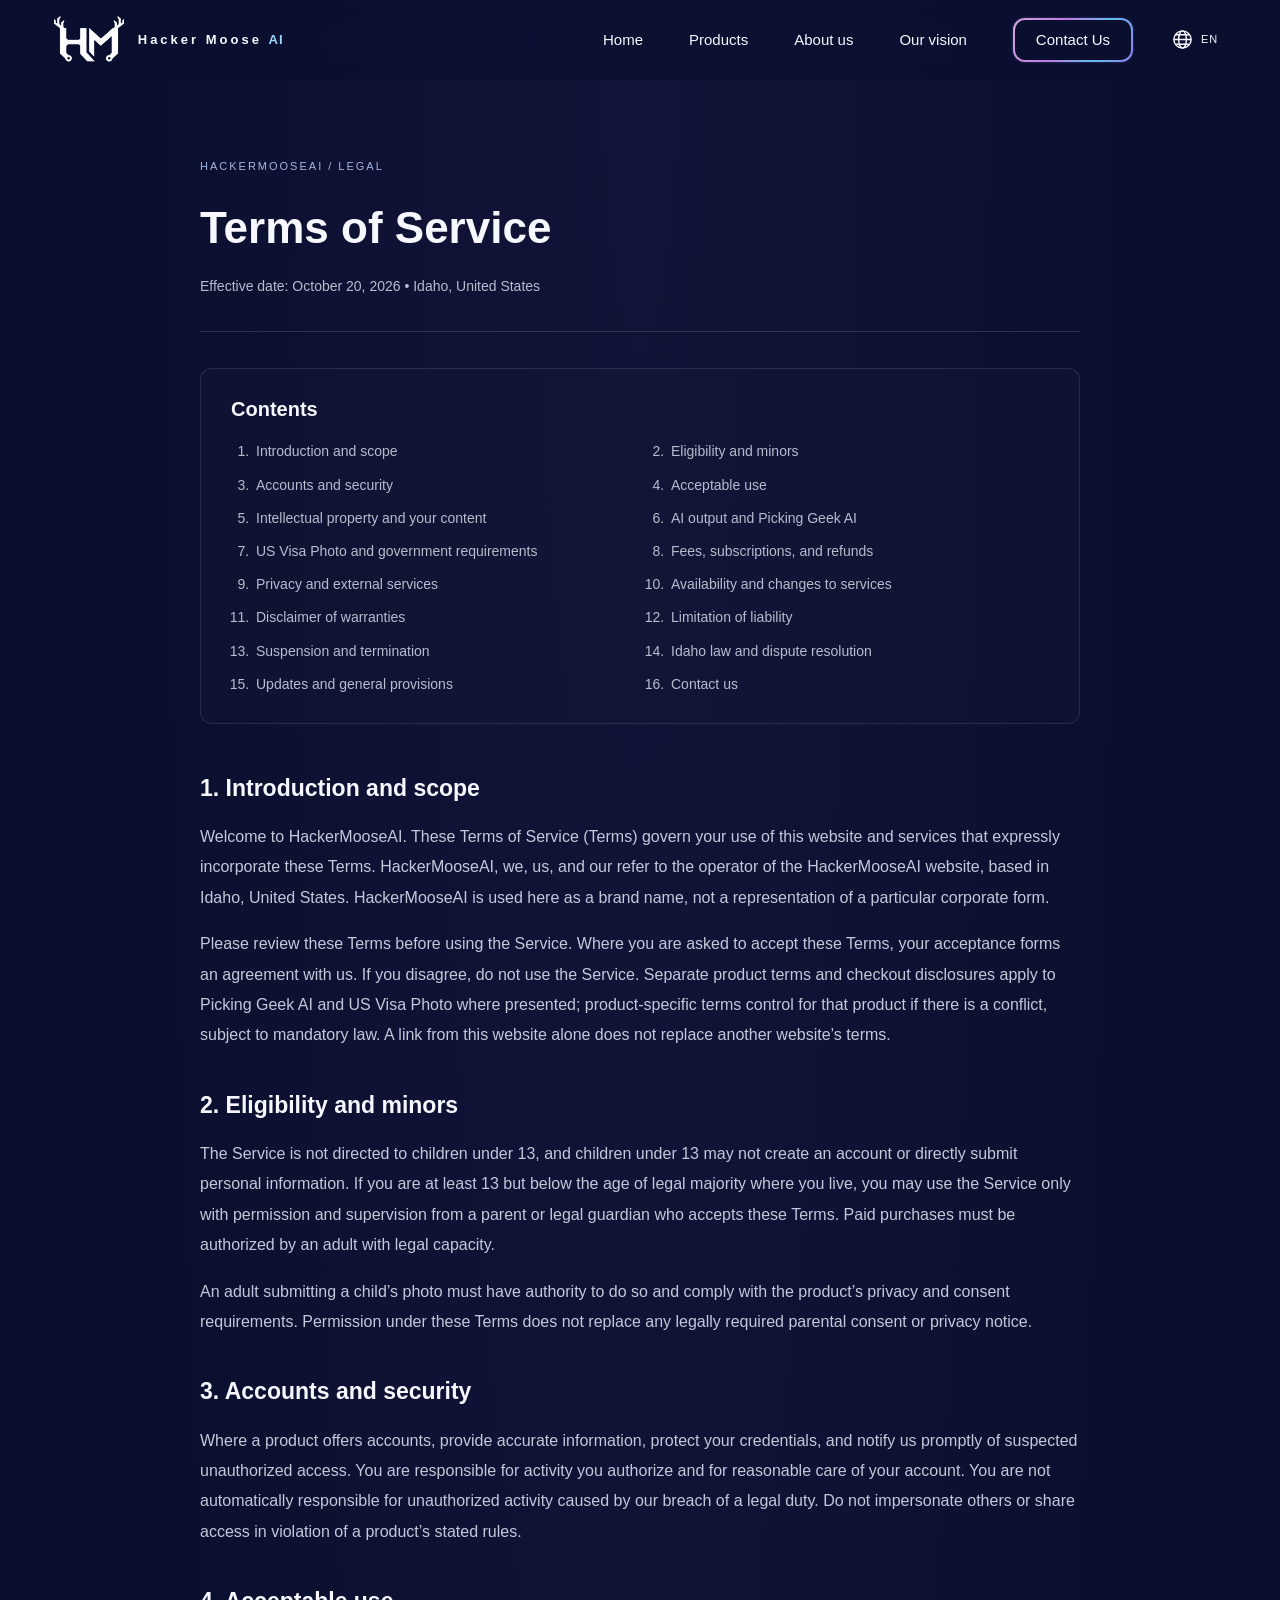
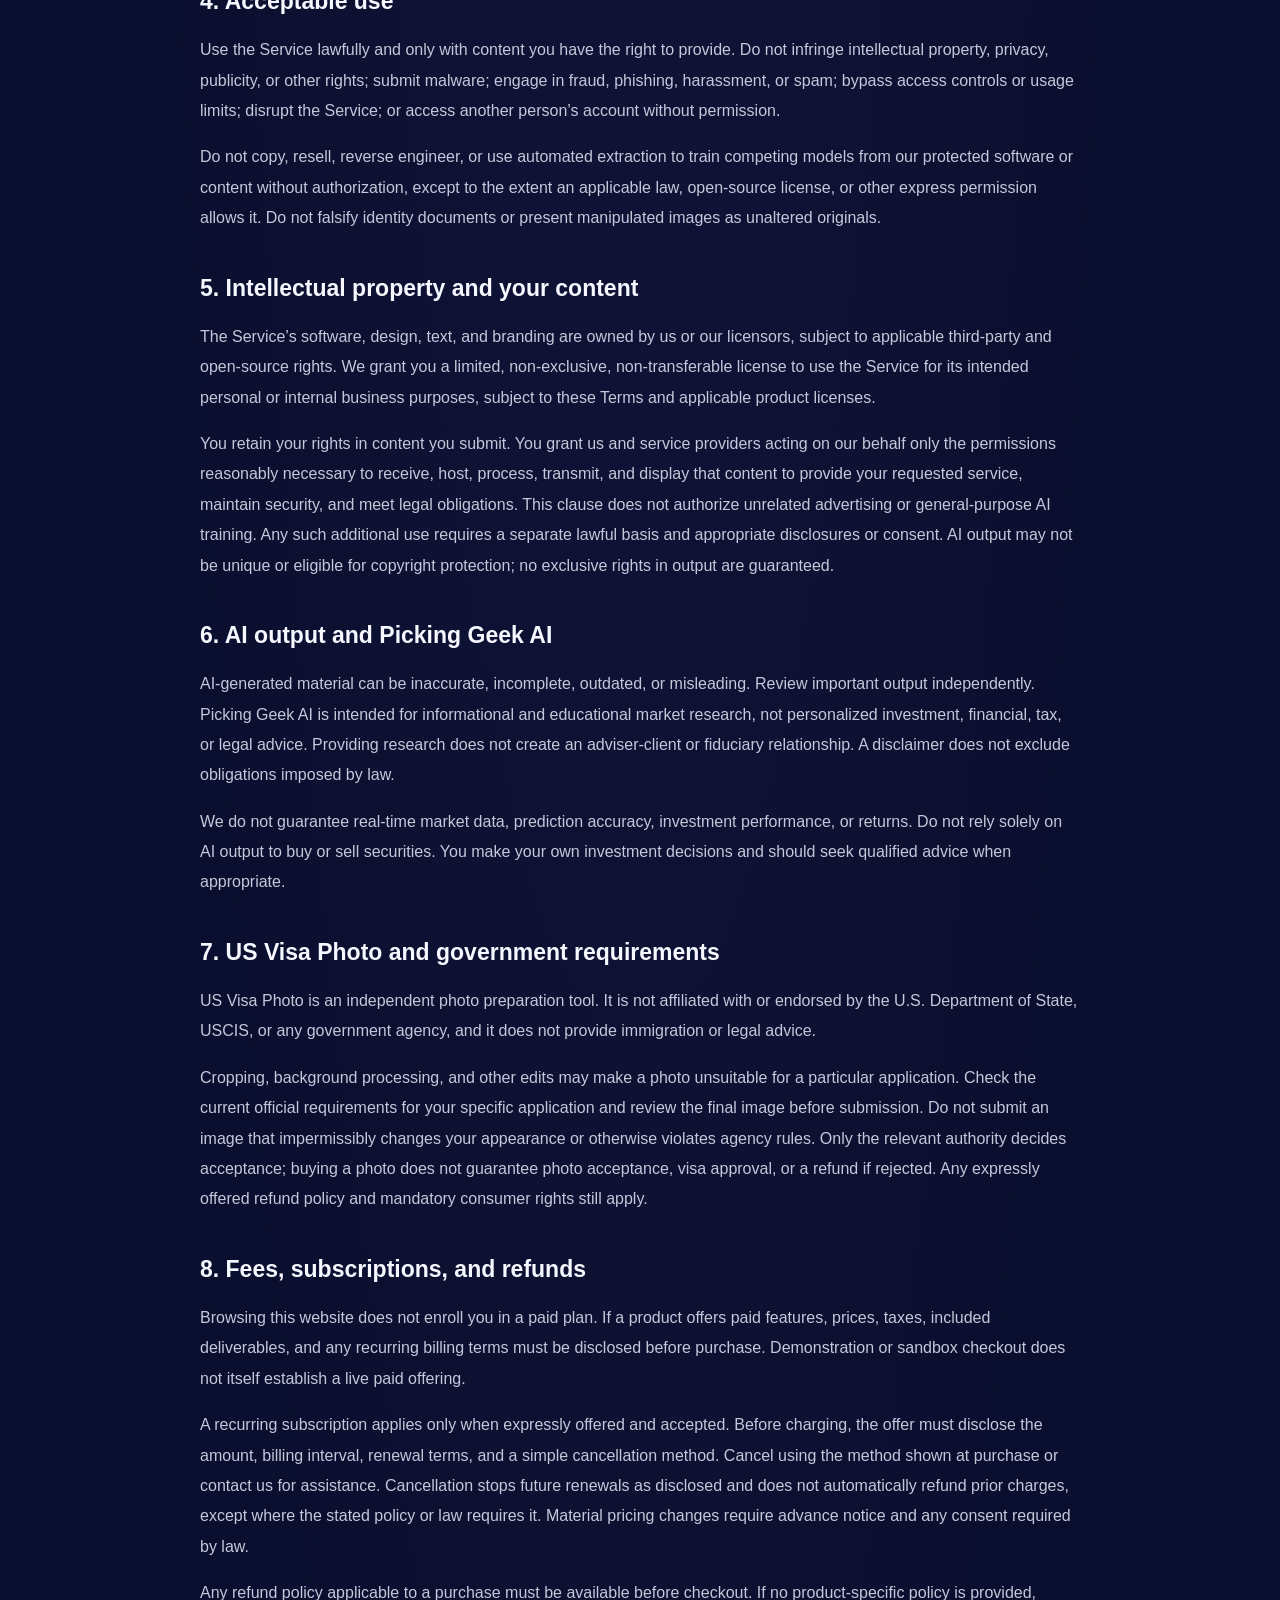
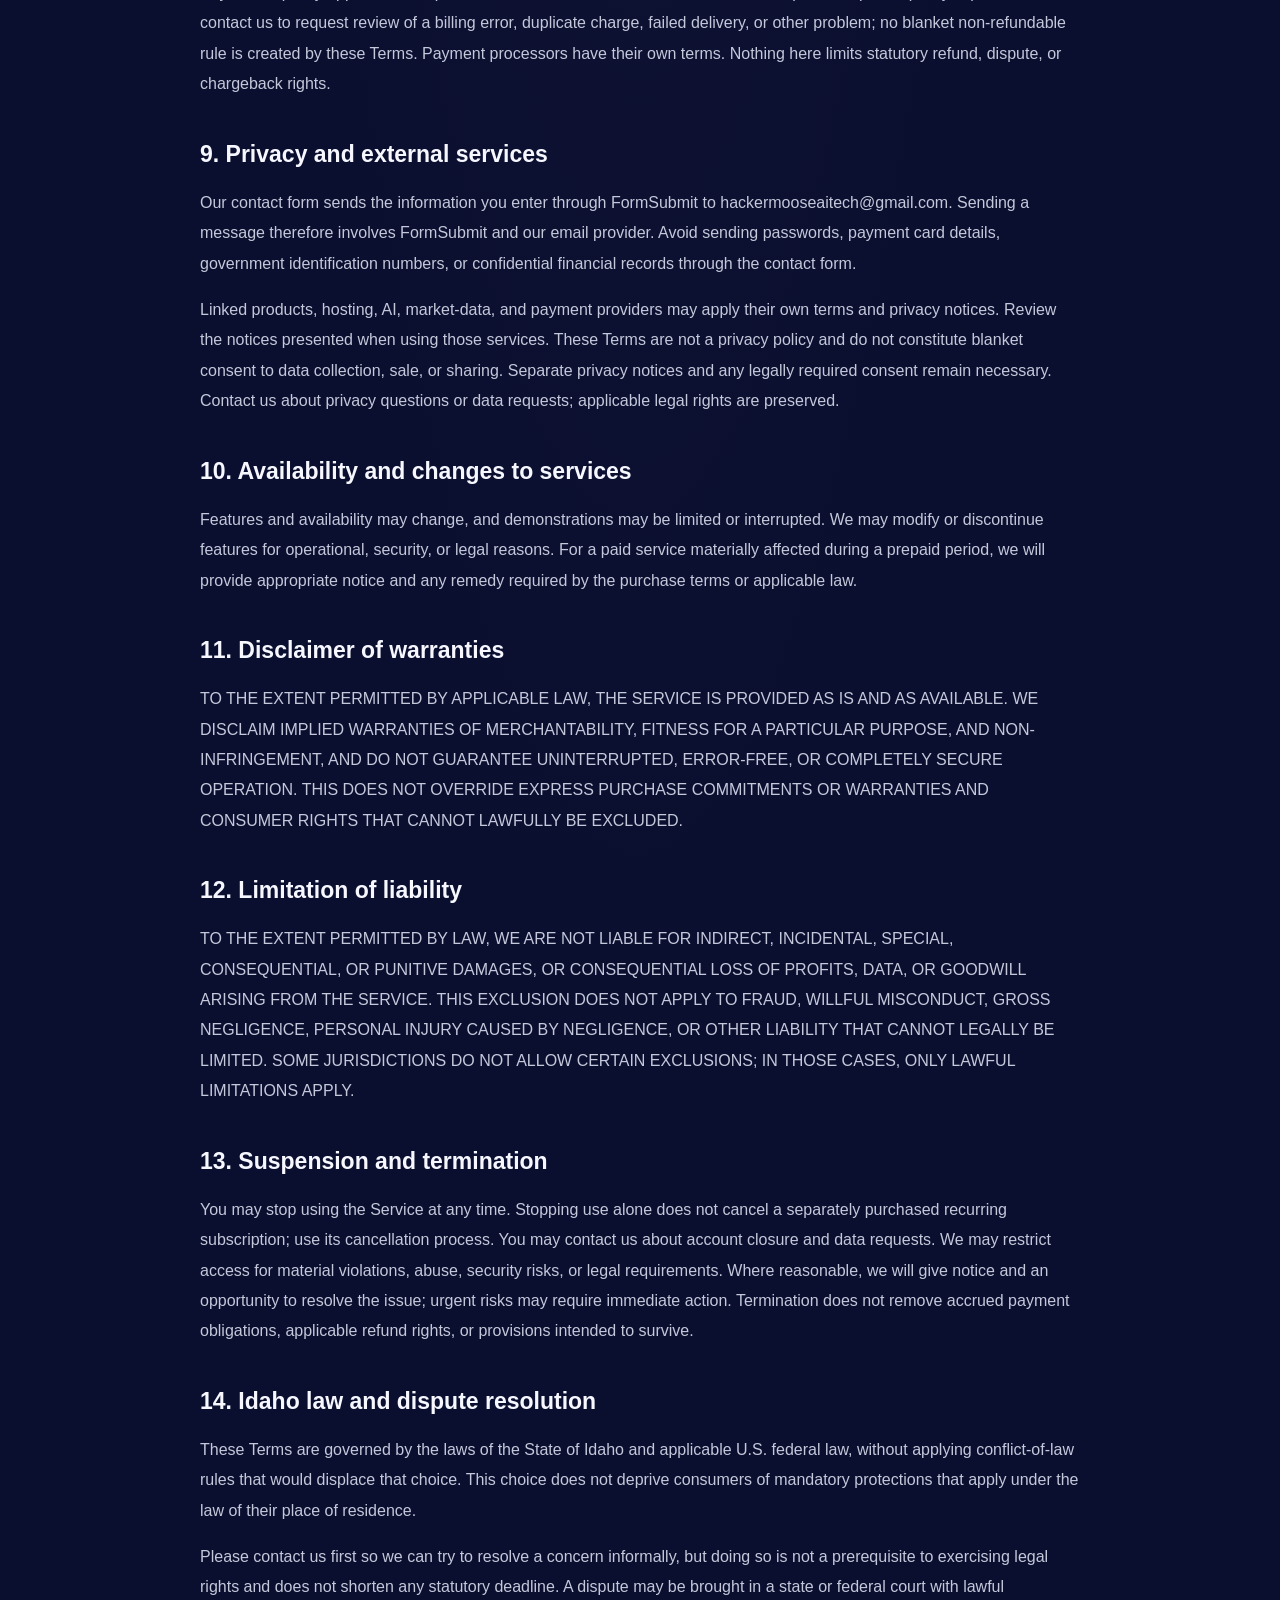
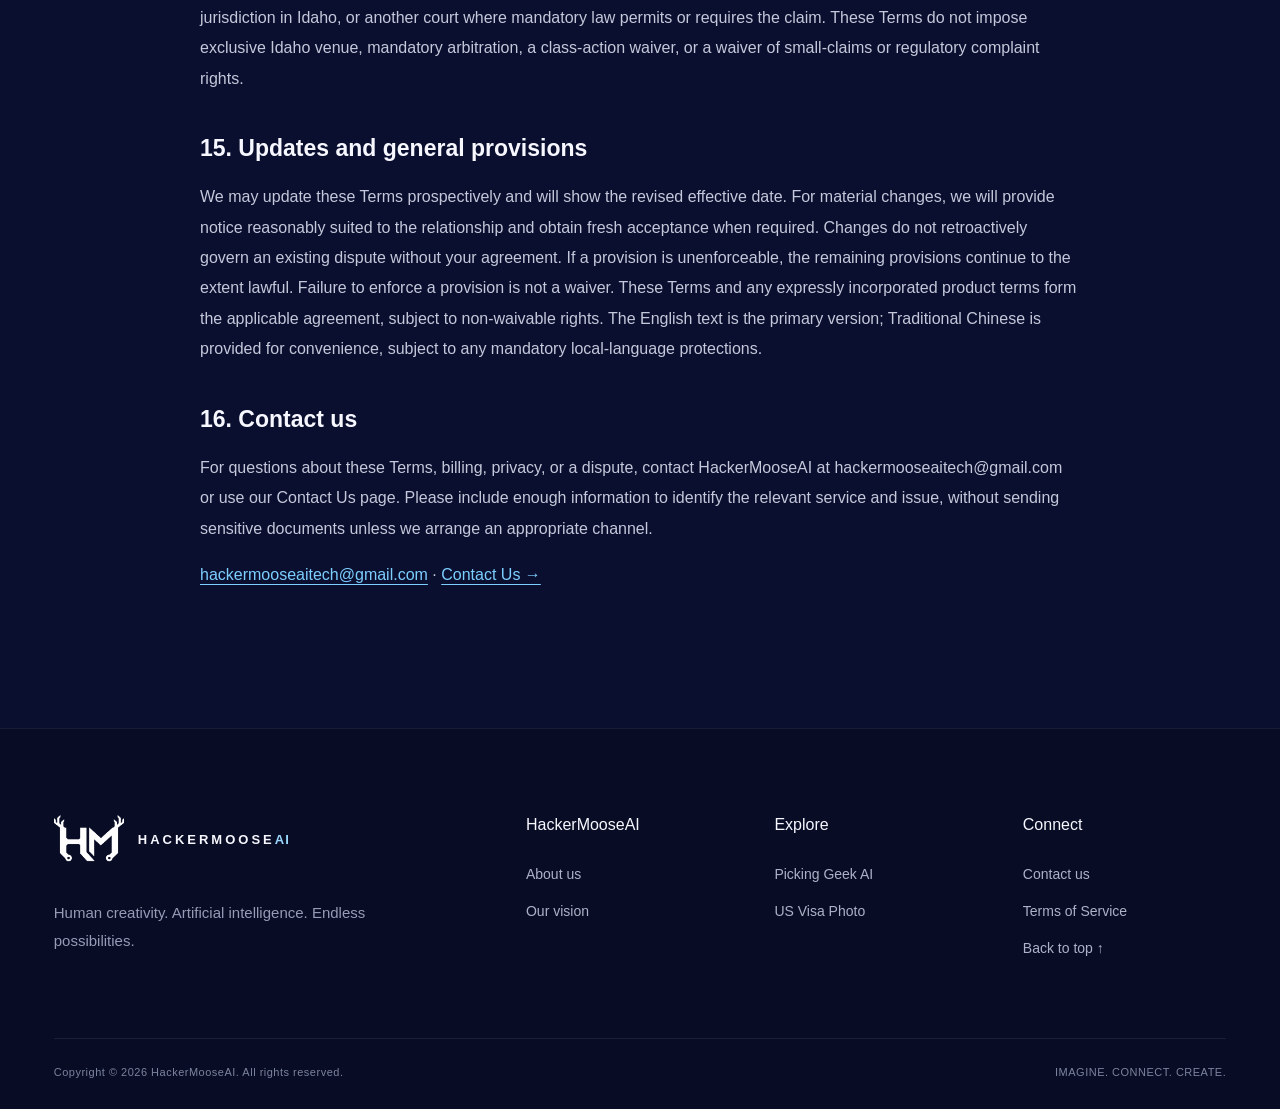
==== terms.html @ e75b3a54 "Add HackerMooseAI website with projects, contact form, and Idaho terms" ====
<!DOCTYPE html>
<html lang="en">
<head>
  <meta charset="UTF-8">
  <meta name="viewport" content="width=device-width, initial-scale=1">
  <meta name="theme-color" content="#0b0f2f">
  <meta name="description" content="HackerMooseAI Terms of Service: Idaho law, AI tools, payments, and user responsibilities.">
  <title>Terms of Service — HackerMooseAI</title>
  <link rel="icon" href="picture/HM_Logo_NoBackground_2048x2048.png">
  <link rel="stylesheet" href="styles.css?v=terms-10">
  <script src="script.js?v=terms-10" defer></script>
</head>
<body>
  <a class="skip" href="#main">Skip to content</a>
  <header class="header">
    <a class="brand" href="index.html#home" aria-label="HackerMooseAI Home"><span class="logo-crop"><img src="picture/HM_Logo_NoBackground_2048x2048.png" alt="HM"></span><span>Hacker Moose <span class="brand-ai">AI</span></span></a>
    <nav id="navigation" aria-label="Main navigation">
      <a href="index.html#home" data-en="Home" data-zh="首頁">Home</a>
      <a href="index.html#products" data-en="Products" data-zh="產品方案">Products</a>
      <a href="index.html#about" data-en="About us" data-zh="關於我們">About us</a>
      <a href="index.html#vision" data-en="Our vision" data-zh="品牌願景">Our vision</a>
      <a class="outline small" href="contact.html" data-en="Contact Us" data-zh="聯絡我們">Contact Us</a>
    </nav>
    <div class="header-actions"><button class="language" aria-label="Switch to Traditional Chinese" title="切換語言"><svg viewBox="0 0 24 24" fill="none" stroke="currentColor" stroke-width="1.5" aria-hidden="true"><circle cx="12" cy="12" r="9"/><ellipse cx="12" cy="12" rx="4" ry="9"/><path d="M3 12h18M5 7h14M5 17h14"/></svg><span id="language-label">EN</span></button><button class="menu" aria-controls="navigation" aria-expanded="false" aria-label="Open menu"><span></span><span></span><span></span></button></div>
  </header>
  <main id="main" class="legal-page">
    <article class="legal-document" aria-labelledby="terms-title">
      <header class="legal-heading"><span class="eyebrow">HACKERMOOSEAI / LEGAL</span><h1 id="terms-title" data-en="Terms of Service" data-zh="使用條款">Terms of Service</h1><p data-en="Effective date: October 20, 2026 • Idaho, United States" data-zh="生效日期：2026 年 10 月 20 日 • 美國 Idaho 州">Effective date: October 20, 2026 • Idaho, United States</p></header>
<nav class="legal-toc" aria-label="Terms contents"><h2 data-en="Contents" data-zh="條款目錄">Contents</h2><ol><li><a href="#term-1" data-en="Introduction and scope" data-zh="介紹與適用範圍">Introduction and scope</a></li><li><a href="#term-2" data-en="Eligibility and minors" data-zh="使用資格與未成年人">Eligibility and minors</a></li><li><a href="#term-3" data-en="Accounts and security" data-zh="帳號與安全">Accounts and security</a></li><li><a href="#term-4" data-en="Acceptable use" data-zh="使用規範">Acceptable use</a></li><li><a href="#term-5" data-en="Intellectual property and your content" data-zh="智慧財產權與使用者內容">Intellectual property and your content</a></li><li><a href="#term-6" data-en="AI output and Picking Geek AI" data-zh="AI 輸出與 Picking Geek AI">AI output and Picking Geek AI</a></li><li><a href="#term-7" data-en="US Visa Photo and government requirements" data-zh="US Visa Photo 與政府照片要求">US Visa Photo and government requirements</a></li><li><a href="#term-8" data-en="Fees, subscriptions, and refunds" data-zh="費用、訂閱與退款">Fees, subscriptions, and refunds</a></li><li><a href="#term-9" data-en="Privacy and external services" data-zh="隱私與外部服務">Privacy and external services</a></li><li><a href="#term-10" data-en="Availability and changes to services" data-zh="服務可用性與調整">Availability and changes to services</a></li><li><a href="#term-11" data-en="Disclaimer of warranties" data-zh="擔保聲明">Disclaimer of warranties</a></li><li><a href="#term-12" data-en="Limitation of liability" data-zh="責任限制">Limitation of liability</a></li><li><a href="#term-13" data-en="Suspension and termination" data-zh="暫停與終止">Suspension and termination</a></li><li><a href="#term-14" data-en="Idaho law and dispute resolution" data-zh="Idaho 州法律與爭議處理">Idaho law and dispute resolution</a></li><li><a href="#term-15" data-en="Updates and general provisions" data-zh="條款更新與一般約定">Updates and general provisions</a></li><li><a href="#term-16" data-en="Contact us" data-zh="聯絡我們">Contact us</a></li></ol></nav>
<section class="legal-section" id="term-1"><h2 data-en="1. Introduction and scope" data-zh="1. 介紹與適用範圍">1. Introduction and scope</h2><p data-en="Welcome to HackerMooseAI. These Terms of Service (Terms) govern your use of this website and services that expressly incorporate these Terms. HackerMooseAI, we, us, and our refer to the operator of the HackerMooseAI website, based in Idaho, United States. HackerMooseAI is used here as a brand name, not a representation of a particular corporate form." data-zh="歡迎使用 HackerMooseAI。本使用條款（本條款）適用於本網站，以及明確引用本條款的服務。「HackerMooseAI」、「我們」指位於美國 Idaho 州的 HackerMooseAI 網站營運者。本條款使用 HackerMooseAI 作為品牌名稱，不代表特定公司組織型態。">Welcome to HackerMooseAI. These Terms of Service (Terms) govern your use of this website and services that expressly incorporate these Terms. HackerMooseAI, we, us, and our refer to the operator of the HackerMooseAI website, based in Idaho, United States. HackerMooseAI is used here as a brand name, not a representation of a particular corporate form.</p><p data-en="Please review these Terms before using the Service. Where you are asked to accept these Terms, your acceptance forms an agreement with us. If you disagree, do not use the Service. Separate product terms and checkout disclosures apply to Picking Geek AI and US Visa Photo where presented; product-specific terms control for that product if there is a conflict, subject to mandatory law. A link from this website alone does not replace another website’s terms." data-zh="使用服務前請閱讀本條款。當服務要求您接受條款時，您的接受即與我們成立約定；若不同意，請勿使用服務。Picking Geek AI 與 US Visa Photo 如另提供產品條款或結帳說明，亦適用該等內容；發生衝突時，於法律允許範圍內以該產品專屬條款為準。本網站提供的連結本身不會取代其他網站的條款。">Please review these Terms before using the Service. Where you are asked to accept these Terms, your acceptance forms an agreement with us. If you disagree, do not use the Service. Separate product terms and checkout disclosures apply to Picking Geek AI and US Visa Photo where presented; product-specific terms control for that product if there is a conflict, subject to mandatory law. A link from this website alone does not replace another website’s terms.</p></section>
<section class="legal-section" id="term-2"><h2 data-en="2. Eligibility and minors" data-zh="2. 使用資格與未成年人">2. Eligibility and minors</h2><p data-en="The Service is not directed to children under 13, and children under 13 may not create an account or directly submit personal information. If you are at least 13 but below the age of legal majority where you live, you may use the Service only with permission and supervision from a parent or legal guardian who accepts these Terms. Paid purchases must be authorized by an adult with legal capacity." data-zh="本服務並非針對未滿 13 歲兒童設計；未滿 13 歲者不得建立帳號或直接提交個人資料。年滿 13 歲但未達所在地法定成年年齡者，須由接受本條款的父母或法定監護人同意並監督使用。付費購買須由具法律行為能力的成年人授權。">The Service is not directed to children under 13, and children under 13 may not create an account or directly submit personal information. If you are at least 13 but below the age of legal majority where you live, you may use the Service only with permission and supervision from a parent or legal guardian who accepts these Terms. Paid purchases must be authorized by an adult with legal capacity.</p><p data-en="An adult submitting a child’s photo must have authority to do so and comply with the product’s privacy and consent requirements. Permission under these Terms does not replace any legally required parental consent or privacy notice." data-zh="成年人提交兒童照片時，須有權提供該照片，並遵守產品的隱私與同意要求。本條款中的使用許可不取代法律要求的家長同意或隱私告知。">An adult submitting a child’s photo must have authority to do so and comply with the product’s privacy and consent requirements. Permission under these Terms does not replace any legally required parental consent or privacy notice.</p></section>
<section class="legal-section" id="term-3"><h2 data-en="3. Accounts and security" data-zh="3. 帳號與安全">3. Accounts and security</h2><p data-en="Where a product offers accounts, provide accurate information, protect your credentials, and notify us promptly of suspected unauthorized access. You are responsible for activity you authorize and for reasonable care of your account. You are not automatically responsible for unauthorized activity caused by our breach of a legal duty. Do not impersonate others or share access in violation of a product’s stated rules." data-zh="產品如提供帳號功能，請提供正確資訊、保護登入憑證，並於發現疑似未授權存取時儘速通知我們。您應對自己授權的活動負責，並合理維護帳號安全；因我們違反法定義務造成的未授權活動，不會當然由您負責。不得冒用他人身分或違反產品規則分享帳號。">Where a product offers accounts, provide accurate information, protect your credentials, and notify us promptly of suspected unauthorized access. You are responsible for activity you authorize and for reasonable care of your account. You are not automatically responsible for unauthorized activity caused by our breach of a legal duty. Do not impersonate others or share access in violation of a product’s stated rules.</p></section>
<section class="legal-section" id="term-4"><h2 data-en="4. Acceptable use" data-zh="4. 使用規範">4. Acceptable use</h2><p data-en="Use the Service lawfully and only with content you have the right to provide. Do not infringe intellectual property, privacy, publicity, or other rights; submit malware; engage in fraud, phishing, harassment, or spam; bypass access controls or usage limits; disrupt the Service; or access another person’s account without permission." data-zh="請合法使用服務，且僅提供您有權使用的內容。不得侵害智慧財產權、隱私權、肖像或其他權利；不得提交惡意程式、詐欺、釣魚、騷擾或垃圾訊息；不得規避存取控制或使用額度、干擾服務，或未經許可使用他人帳號。">Use the Service lawfully and only with content you have the right to provide. Do not infringe intellectual property, privacy, publicity, or other rights; submit malware; engage in fraud, phishing, harassment, or spam; bypass access controls or usage limits; disrupt the Service; or access another person’s account without permission.</p><p data-en="Do not copy, resell, reverse engineer, or use automated extraction to train competing models from our protected software or content without authorization, except to the extent an applicable law, open-source license, or other express permission allows it. Do not falsify identity documents or present manipulated images as unaltered originals." data-zh="未經授權，不得複製、轉售、逆向工程，或自動擷取我們受保護的軟體或內容以訓練競爭模型；但適用法律、開源授權或其他明確許可允許者除外。不得偽造身分文件，或將經修改影像冒充為未經修改的原始照片。">Do not copy, resell, reverse engineer, or use automated extraction to train competing models from our protected software or content without authorization, except to the extent an applicable law, open-source license, or other express permission allows it. Do not falsify identity documents or present manipulated images as unaltered originals.</p></section>
<section class="legal-section" id="term-5"><h2 data-en="5. Intellectual property and your content" data-zh="5. 智慧財產權與使用者內容">5. Intellectual property and your content</h2><p data-en="The Service’s software, design, text, and branding are owned by us or our licensors, subject to applicable third-party and open-source rights. We grant you a limited, non-exclusive, non-transferable license to use the Service for its intended personal or internal business purposes, subject to these Terms and applicable product licenses." data-zh="服務的軟體、設計、文字與品牌由我們或授權人享有權利，並受第三方與開源授權約束。在遵守本條款及產品授權的前提下，我們授予您有限、非專屬、不可轉讓的使用許可，供預定的個人或企業內部用途使用。">The Service’s software, design, text, and branding are owned by us or our licensors, subject to applicable third-party and open-source rights. We grant you a limited, non-exclusive, non-transferable license to use the Service for its intended personal or internal business purposes, subject to these Terms and applicable product licenses.</p><p data-en="You retain your rights in content you submit. You grant us and service providers acting on our behalf only the permissions reasonably necessary to receive, host, process, transmit, and display that content to provide your requested service, maintain security, and meet legal obligations. This clause does not authorize unrelated advertising or general-purpose AI training. Any such additional use requires a separate lawful basis and appropriate disclosures or consent. AI output may not be unique or eligible for copyright protection; no exclusive rights in output are guaranteed." data-zh="您保留提交內容原有的權利。您僅授予我們及代為處理的服務供應商，在提供您要求的服務、維護安全及履行法律義務所合理必要範圍內，接收、儲存、處理、傳輸及顯示內容的許可。本條款不授權將內容用於無關廣告或通用 AI 訓練；此類額外用途須有獨立合法依據及適當告知或同意。AI 輸出可能不具唯一性或不受著作權保護，我們不保證您享有排他權利。">You retain your rights in content you submit. You grant us and service providers acting on our behalf only the permissions reasonably necessary to receive, host, process, transmit, and display that content to provide your requested service, maintain security, and meet legal obligations. This clause does not authorize unrelated advertising or general-purpose AI training. Any such additional use requires a separate lawful basis and appropriate disclosures or consent. AI output may not be unique or eligible for copyright protection; no exclusive rights in output are guaranteed.</p></section>
<section class="legal-section" id="term-6"><h2 data-en="6. AI output and Picking Geek AI" data-zh="6. AI 輸出與 Picking Geek AI">6. AI output and Picking Geek AI</h2><p data-en="AI-generated material can be inaccurate, incomplete, outdated, or misleading. Review important output independently. Picking Geek AI is intended for informational and educational market research, not personalized investment, financial, tax, or legal advice. Providing research does not create an adviser-client or fiduciary relationship. A disclaimer does not exclude obligations imposed by law." data-zh="AI 產生的內容可能不正確、不完整、過時或具誤導性；重要輸出應由您獨立核實。Picking Geek AI 旨在提供市場研究資訊與教育用途，並非個人化投資、財務、稅務或法律建議。提供研究本身不建立顧問委任或受託關係；本聲明不排除法律規定的義務。">AI-generated material can be inaccurate, incomplete, outdated, or misleading. Review important output independently. Picking Geek AI is intended for informational and educational market research, not personalized investment, financial, tax, or legal advice. Providing research does not create an adviser-client or fiduciary relationship. A disclaimer does not exclude obligations imposed by law.</p><p data-en="We do not guarantee real-time market data, prediction accuracy, investment performance, or returns. Do not rely solely on AI output to buy or sell securities. You make your own investment decisions and should seek qualified advice when appropriate." data-zh="我們不保證市場資料即時性、預測正確性、投資績效或報酬。請勿僅依 AI 輸出買賣證券。您應自行評估投資決策，並視需要諮詢合格專業人士。">We do not guarantee real-time market data, prediction accuracy, investment performance, or returns. Do not rely solely on AI output to buy or sell securities. You make your own investment decisions and should seek qualified advice when appropriate.</p></section>
<section class="legal-section" id="term-7"><h2 data-en="7. US Visa Photo and government requirements" data-zh="7. US Visa Photo 與政府照片要求">7. US Visa Photo and government requirements</h2><p data-en="US Visa Photo is an independent photo preparation tool. It is not affiliated with or endorsed by the U.S. Department of State, USCIS, or any government agency, and it does not provide immigration or legal advice." data-zh="US Visa Photo 為獨立照片製作工具，與美國國務院、USCIS 或其他政府機關無隸屬、背書或合作保證，亦不提供移民或法律建議。">US Visa Photo is an independent photo preparation tool. It is not affiliated with or endorsed by the U.S. Department of State, USCIS, or any government agency, and it does not provide immigration or legal advice.</p><p data-en="Cropping, background processing, and other edits may make a photo unsuitable for a particular application. Check the current official requirements for your specific application and review the final image before submission. Do not submit an image that impermissibly changes your appearance or otherwise violates agency rules. Only the relevant authority decides acceptance; buying a photo does not guarantee photo acceptance, visa approval, or a refund if rejected. Any expressly offered refund policy and mandatory consumer rights still apply." data-zh="裁切、背景處理或其他編輯可能使照片不適合特定申請。提交前，請查核該申請類別最新官方規定並檢視成品；不得提交違規改變外觀或不符合機關規定的影像。是否接受由主管機關決定；購買照片不保證照片獲接受、簽證核准或遭退件時可退款。但明確提供的退款政策及法定消費者權利仍然適用。">Cropping, background processing, and other edits may make a photo unsuitable for a particular application. Check the current official requirements for your specific application and review the final image before submission. Do not submit an image that impermissibly changes your appearance or otherwise violates agency rules. Only the relevant authority decides acceptance; buying a photo does not guarantee photo acceptance, visa approval, or a refund if rejected. Any expressly offered refund policy and mandatory consumer rights still apply.</p></section>
<section class="legal-section" id="term-8"><h2 data-en="8. Fees, subscriptions, and refunds" data-zh="8. 費用、訂閱與退款">8. Fees, subscriptions, and refunds</h2><p data-en="Browsing this website does not enroll you in a paid plan. If a product offers paid features, prices, taxes, included deliverables, and any recurring billing terms must be disclosed before purchase. Demonstration or sandbox checkout does not itself establish a live paid offering." data-zh="瀏覽本網站不會使您加入付費方案。產品如提供付費功能，應於購買前揭露價格、稅額、交付內容及任何週期扣款條件。示範或測試結帳本身不代表已提供正式收費服務。">Browsing this website does not enroll you in a paid plan. If a product offers paid features, prices, taxes, included deliverables, and any recurring billing terms must be disclosed before purchase. Demonstration or sandbox checkout does not itself establish a live paid offering.</p><p data-en="A recurring subscription applies only when expressly offered and accepted. Before charging, the offer must disclose the amount, billing interval, renewal terms, and a simple cancellation method. Cancel using the method shown at purchase or contact us for assistance. Cancellation stops future renewals as disclosed and does not automatically refund prior charges, except where the stated policy or law requires it. Material pricing changes require advance notice and any consent required by law." data-zh="週期訂閱僅於明確提供且經您接受時適用。扣款前應揭露金額、扣款週期、自動續訂條件及簡便取消方式。請使用購買時提供的方式取消，或聯絡我們協助。取消依揭露條件停止未來續訂，不當然退還已收費用，但已公布政策或法律另有要求者除外。重大價格調整須事先通知，並取得依法所需的同意。">A recurring subscription applies only when expressly offered and accepted. Before charging, the offer must disclose the amount, billing interval, renewal terms, and a simple cancellation method. Cancel using the method shown at purchase or contact us for assistance. Cancellation stops future renewals as disclosed and does not automatically refund prior charges, except where the stated policy or law requires it. Material pricing changes require advance notice and any consent required by law.</p><p data-en="Any refund policy applicable to a purchase must be available before checkout. If no product-specific policy is provided, contact us to request review of a billing error, duplicate charge, failed delivery, or other problem; no blanket non-refundable rule is created by these Terms. Payment processors have their own terms. Nothing here limits statutory refund, dispute, or chargeback rights." data-zh="適用的退款政策應於結帳前提供。若無產品專屬政策，您可就扣款錯誤、重複付款、未交付或其他問題聯絡我們審查；本條款不設一律不退款規定。付款處理商另有其條款。本條款不限制法定退款、爭議處理或信用卡爭議款權利。">Any refund policy applicable to a purchase must be available before checkout. If no product-specific policy is provided, contact us to request review of a billing error, duplicate charge, failed delivery, or other problem; no blanket non-refundable rule is created by these Terms. Payment processors have their own terms. Nothing here limits statutory refund, dispute, or chargeback rights.</p></section>
<section class="legal-section" id="term-9"><h2 data-en="9. Privacy and external services" data-zh="9. 隱私與外部服務">9. Privacy and external services</h2><p data-en="Our contact form sends the information you enter through FormSubmit to hackermooseaitech@gmail.com. Sending a message therefore involves FormSubmit and our email provider. Avoid sending passwords, payment card details, government identification numbers, or confidential financial records through the contact form." data-zh="聯絡表單會透過 FormSubmit 將您輸入的資料寄至 hackermooseaitech@gmail.com，因此會涉及 FormSubmit 與我們的電子郵件供應商。請勿透過此表單傳送密碼、付款卡號、政府證件號碼或機密財務紀錄。">Our contact form sends the information you enter through FormSubmit to hackermooseaitech@gmail.com. Sending a message therefore involves FormSubmit and our email provider. Avoid sending passwords, payment card details, government identification numbers, or confidential financial records through the contact form.</p><p data-en="Linked products, hosting, AI, market-data, and payment providers may apply their own terms and privacy notices. Review the notices presented when using those services. These Terms are not a privacy policy and do not constitute blanket consent to data collection, sale, or sharing. Separate privacy notices and any legally required consent remain necessary. Contact us about privacy questions or data requests; applicable legal rights are preserved." data-zh="連結的產品、主機、AI、市場資料與付款供應商可能適用自己的條款及隱私告知，使用時請閱讀。本條款不是隱私權政策，也不代表您概括同意資料蒐集、出售或分享；個別隱私告知與依法必要的同意仍須另行提供。隱私問題或資料權利請求可聯絡我們；適用的法定權利均予保留。">Linked products, hosting, AI, market-data, and payment providers may apply their own terms and privacy notices. Review the notices presented when using those services. These Terms are not a privacy policy and do not constitute blanket consent to data collection, sale, or sharing. Separate privacy notices and any legally required consent remain necessary. Contact us about privacy questions or data requests; applicable legal rights are preserved.</p></section>
<section class="legal-section" id="term-10"><h2 data-en="10. Availability and changes to services" data-zh="10. 服務可用性與調整">10. Availability and changes to services</h2><p data-en="Features and availability may change, and demonstrations may be limited or interrupted. We may modify or discontinue features for operational, security, or legal reasons. For a paid service materially affected during a prepaid period, we will provide appropriate notice and any remedy required by the purchase terms or applicable law." data-zh="功能與可用性可能調整，示範服務可能受限或中斷。我們可基於營運、安全或法律原因修改或停止功能；若對預付期間內的付費服務造成重大影響，將提供適當通知，並依購買條款或適用法律提供必要補救。">Features and availability may change, and demonstrations may be limited or interrupted. We may modify or discontinue features for operational, security, or legal reasons. For a paid service materially affected during a prepaid period, we will provide appropriate notice and any remedy required by the purchase terms or applicable law.</p></section>
<section class="legal-section" id="term-11"><h2 data-en="11. Disclaimer of warranties" data-zh="11. 擔保聲明">11. Disclaimer of warranties</h2><p data-en="TO THE EXTENT PERMITTED BY APPLICABLE LAW, THE SERVICE IS PROVIDED AS IS AND AS AVAILABLE. WE DISCLAIM IMPLIED WARRANTIES OF MERCHANTABILITY, FITNESS FOR A PARTICULAR PURPOSE, AND NON-INFRINGEMENT, AND DO NOT GUARANTEE UNINTERRUPTED, ERROR-FREE, OR COMPLETELY SECURE OPERATION. THIS DOES NOT OVERRIDE EXPRESS PURCHASE COMMITMENTS OR WARRANTIES AND CONSUMER RIGHTS THAT CANNOT LAWFULLY BE EXCLUDED." data-zh="在適用法律允許的範圍內，服務依現狀及可提供狀態提供。我們不提供適售性、特定用途適用性或不侵權的默示擔保，亦不保證服務不中斷、無錯誤或絕對安全。本聲明不取代明確的購買承諾，亦不排除依法不得排除的擔保或消費者權利。">TO THE EXTENT PERMITTED BY APPLICABLE LAW, THE SERVICE IS PROVIDED AS IS AND AS AVAILABLE. WE DISCLAIM IMPLIED WARRANTIES OF MERCHANTABILITY, FITNESS FOR A PARTICULAR PURPOSE, AND NON-INFRINGEMENT, AND DO NOT GUARANTEE UNINTERRUPTED, ERROR-FREE, OR COMPLETELY SECURE OPERATION. THIS DOES NOT OVERRIDE EXPRESS PURCHASE COMMITMENTS OR WARRANTIES AND CONSUMER RIGHTS THAT CANNOT LAWFULLY BE EXCLUDED.</p></section>
<section class="legal-section" id="term-12"><h2 data-en="12. Limitation of liability" data-zh="12. 責任限制">12. Limitation of liability</h2><p data-en="TO THE EXTENT PERMITTED BY LAW, WE ARE NOT LIABLE FOR INDIRECT, INCIDENTAL, SPECIAL, CONSEQUENTIAL, OR PUNITIVE DAMAGES, OR CONSEQUENTIAL LOSS OF PROFITS, DATA, OR GOODWILL ARISING FROM THE SERVICE. THIS EXCLUSION DOES NOT APPLY TO FRAUD, WILLFUL MISCONDUCT, GROSS NEGLIGENCE, PERSONAL INJURY CAUSED BY NEGLIGENCE, OR OTHER LIABILITY THAT CANNOT LEGALLY BE LIMITED. SOME JURISDICTIONS DO NOT ALLOW CERTAIN EXCLUSIONS; IN THOSE CASES, ONLY LAWFUL LIMITATIONS APPLY." data-zh="在法律允許的範圍內，我們不就服務衍生的間接、附帶、特殊、衍生或懲罰性損害，以及因此造成的利潤、資料或商譽損失負責。本排除不適用於詐欺、故意不當行為、重大過失、因過失造成的人身傷害，或其他依法不得限制的責任。部分司法管轄區不允許特定排除；此時僅適用合法有效的限制。">TO THE EXTENT PERMITTED BY LAW, WE ARE NOT LIABLE FOR INDIRECT, INCIDENTAL, SPECIAL, CONSEQUENTIAL, OR PUNITIVE DAMAGES, OR CONSEQUENTIAL LOSS OF PROFITS, DATA, OR GOODWILL ARISING FROM THE SERVICE. THIS EXCLUSION DOES NOT APPLY TO FRAUD, WILLFUL MISCONDUCT, GROSS NEGLIGENCE, PERSONAL INJURY CAUSED BY NEGLIGENCE, OR OTHER LIABILITY THAT CANNOT LEGALLY BE LIMITED. SOME JURISDICTIONS DO NOT ALLOW CERTAIN EXCLUSIONS; IN THOSE CASES, ONLY LAWFUL LIMITATIONS APPLY.</p></section>
<section class="legal-section" id="term-13"><h2 data-en="13. Suspension and termination" data-zh="13. 暫停與終止">13. Suspension and termination</h2><p data-en="You may stop using the Service at any time. Stopping use alone does not cancel a separately purchased recurring subscription; use its cancellation process. You may contact us about account closure and data requests. We may restrict access for material violations, abuse, security risks, or legal requirements. Where reasonable, we will give notice and an opportunity to resolve the issue; urgent risks may require immediate action. Termination does not remove accrued payment obligations, applicable refund rights, or provisions intended to survive." data-zh="您可隨時停止使用服務，但停止使用本身不會取消另行購買的週期訂閱，仍須依取消流程辦理。您可聯絡我們申請帳號關閉及資料權利。我們得因重大違約、濫用、安全風險或法律要求限制存取；合理可行時將通知並提供改善機會，緊急風險則可能需立即處理。終止不影響已發生的付款義務、適用退款權利或依性質應持續有效的條款。">You may stop using the Service at any time. Stopping use alone does not cancel a separately purchased recurring subscription; use its cancellation process. You may contact us about account closure and data requests. We may restrict access for material violations, abuse, security risks, or legal requirements. Where reasonable, we will give notice and an opportunity to resolve the issue; urgent risks may require immediate action. Termination does not remove accrued payment obligations, applicable refund rights, or provisions intended to survive.</p></section>
<section class="legal-section" id="term-14"><h2 data-en="14. Idaho law and dispute resolution" data-zh="14. Idaho 州法律與爭議處理">14. Idaho law and dispute resolution</h2><p data-en="These Terms are governed by the laws of the State of Idaho and applicable U.S. federal law, without applying conflict-of-law rules that would displace that choice. This choice does not deprive consumers of mandatory protections that apply under the law of their place of residence." data-zh="本條款適用美國 Idaho 州法律及適用的美國聯邦法律，不適用會排除此法律選擇的衝突法規則。本法律選擇不剝奪消費者依其居住地法律享有的強制性保護。">These Terms are governed by the laws of the State of Idaho and applicable U.S. federal law, without applying conflict-of-law rules that would displace that choice. This choice does not deprive consumers of mandatory protections that apply under the law of their place of residence.</p><p data-en="Please contact us first so we can try to resolve a concern informally, but doing so is not a prerequisite to exercising legal rights and does not shorten any statutory deadline. A dispute may be brought in a state or federal court with lawful jurisdiction in Idaho, or another court where mandatory law permits or requires the claim. These Terms do not impose exclusive Idaho venue, mandatory arbitration, a class-action waiver, or a waiver of small-claims or regulatory complaint rights." data-zh="歡迎先聯絡我們嘗試協商，但此非行使法律權利的前提，也不縮短任何法定期限。爭議可向 Idaho 州有合法管轄權的州或聯邦法院提出；強制性法律允許或要求時，亦可向其他法院提出。本條款不設 Idaho 專屬審判地、強制仲裁、集體訴訟權利拋棄，亦不排除小額訴訟或向主管機關申訴的權利。">Please contact us first so we can try to resolve a concern informally, but doing so is not a prerequisite to exercising legal rights and does not shorten any statutory deadline. A dispute may be brought in a state or federal court with lawful jurisdiction in Idaho, or another court where mandatory law permits or requires the claim. These Terms do not impose exclusive Idaho venue, mandatory arbitration, a class-action waiver, or a waiver of small-claims or regulatory complaint rights.</p></section>
<section class="legal-section" id="term-15"><h2 data-en="15. Updates and general provisions" data-zh="15. 條款更新與一般約定">15. Updates and general provisions</h2><p data-en="We may update these Terms prospectively and will show the revised effective date. For material changes, we will provide notice reasonably suited to the relationship and obtain fresh acceptance when required. Changes do not retroactively govern an existing dispute without your agreement. If a provision is unenforceable, the remaining provisions continue to the extent lawful. Failure to enforce a provision is not a waiver. These Terms and any expressly incorporated product terms form the applicable agreement, subject to non-waivable rights. The English text is the primary version; Traditional Chinese is provided for convenience, subject to any mandatory local-language protections." data-zh="我們可向後生效地更新條款，並標示修訂生效日期。重大變更將依與您的服務關係提供合理通知，並於法律要求時重新取得接受。未經您同意，變更不追溯適用於既有爭議。部分條款無法執行時，其餘條款於合法範圍內持續有效；未執行條款不代表放棄權利。本條款與明確引用的產品條款構成適用約定，並保留不可拋棄的權利。英文為主要版本，繁體中文供閱讀參考，但強制性的當地語言保護規定不受影響。">We may update these Terms prospectively and will show the revised effective date. For material changes, we will provide notice reasonably suited to the relationship and obtain fresh acceptance when required. Changes do not retroactively govern an existing dispute without your agreement. If a provision is unenforceable, the remaining provisions continue to the extent lawful. Failure to enforce a provision is not a waiver. These Terms and any expressly incorporated product terms form the applicable agreement, subject to non-waivable rights. The English text is the primary version; Traditional Chinese is provided for convenience, subject to any mandatory local-language protections.</p></section>
<section class="legal-section" id="term-16"><h2 data-en="16. Contact us" data-zh="16. 聯絡我們">16. Contact us</h2><p data-en="For questions about these Terms, billing, privacy, or a dispute, contact HackerMooseAI at hackermooseaitech@gmail.com or use our Contact Us page. Please include enough information to identify the relevant service and issue, without sending sensitive documents unless we arrange an appropriate channel." data-zh="若對本條款、帳務、隱私或爭議有疑問，請寄信至 hackermooseaitech@gmail.com，或使用聯絡我們頁面聯繫 HackerMooseAI。請提供足以辨識服務與問題的資訊；未安排適當管道前，請勿寄送敏感文件。">For questions about these Terms, billing, privacy, or a dispute, contact HackerMooseAI at hackermooseaitech@gmail.com or use our Contact Us page. Please include enough information to identify the relevant service and issue, without sending sensitive documents unless we arrange an appropriate channel.</p><p class="legal-contact"><a href="mailto:hackermooseaitech@gmail.com">hackermooseaitech@gmail.com</a> · <a href="contact.html" data-en="Contact Us →" data-zh="聯絡我們 →">Contact Us →</a></p></section>
    </article>
  </main>
  <footer class="footer"><div class="footer-main"><div class="footer-brand"><a class="brand" href="index.html#home"><span class="logo-crop"><img src="picture/HM_Logo_NoBackground_2048x2048.png" alt="HM"></span><span>HACKERMOOSE<span class="brand-ai">AI</span></span></a><p data-en="Human creativity. Artificial intelligence. Endless possibilities." data-zh="人的創意，AI 的智慧，無限的可能。">Human creativity. Artificial intelligence. Endless possibilities.</p></div><div><h3>HackerMooseAI</h3><a href="index.html#about" data-en="About us" data-zh="關於我們">About us</a><a href="index.html#vision" data-en="Our vision" data-zh="品牌願景">Our vision</a></div><div><h3 data-en="Explore" data-zh="探索">Explore</h3><a href="https://pickinggeek002.onrender.com/" target="_blank" rel="noopener noreferrer">Picking Geek AI</a><a href="https://usphotoapp-codex.onrender.com/" target="_blank" rel="noopener noreferrer">US Visa Photo</a></div><div><h3 data-en="Connect" data-zh="聯繫">Connect</h3><a href="contact.html" data-en="Contact us" data-zh="聯絡我們">Contact us</a><a href="terms.html" aria-current="page" data-en="Terms of Service" data-zh="使用條款">Terms of Service</a><a href="index.html#home" data-en="Back to top ↑" data-zh="返回頂端 ↑">Back to top ↑</a></div></div><div class="footer-bottom"><span>Copyright © <span id="year">2026</span> HackerMooseAI. All rights reserved.</span><span>IMAGINE. CONNECT. CREATE.</span></div></footer>
</body>
</html>
---- styles.css ----
:root{color-scheme:dark;--bg:#0b0f2f;--text:#f6f7ff;--muted:#b9bbce;--cyan:#7cceff;--purple:#cf93e7}*{box-sizing:border-box}html{scroll-behavior:smooth;scroll-padding-top:100px}body{margin:0;background:var(--bg);color:var(--text);font-family:Arial,"Microsoft JhengHei",sans-serif;font-size:17px;line-height:1.8}a{color:inherit;text-decoration:none}button{font:inherit;color:inherit;cursor:pointer}button,a{-webkit-tap-highlight-color:transparent}button:focus-visible,a:focus-visible{outline:2px solid #85e7ff;outline-offset:6px}button{border:0}h1,h2,h3,p{margin:0}h1,h2,h3{line-height:1.4}img{max-width:100%;display:block}section{scroll-margin-top:30px}.skip{position:fixed;left:20px;top:-100px;background:#fff;color:#111;padding:12px;z-index:100}.skip:focus{top:10px}.header{height:80px;position:fixed;z-index:20;top:0;left:0;width:100%;padding:0 4.2%;display:flex;align-items:center;gap:30px;background:rgba(11,15,47,.7);backdrop-filter:blur(16px);border-bottom:1px solid transparent;transition:background .25s,border-color .25s}.header.scrolled{background:rgba(11,15,47,.94);border-color:#ffffff12}.brand{display:inline-flex;flex-shrink:0;align-items:center;gap:14px;font-size:13px;letter-spacing:3px;font-weight:600;white-space:nowrap}.brand-ai{color:#9bd8ff;letter-spacing:1px}.logo-crop{display:block;flex:0 0 70px;width:70px;height:50px;position:relative;overflow:hidden}.logo-crop img{width:87.78px;height:auto;aspect-ratio:1;max-width:none;position:absolute;left:-8.89px;top:-20px;filter:invert(1);mix-blend-mode:screen}.header nav{margin-left:auto;display:flex;align-items:center;gap:46px;font-size:15px}.header nav>a:not(.outline){transition:color .2s}.header nav>a:hover{color:#a4d7ff}.header-actions{display:flex;gap:22px;align-items:center}.language{background:none;display:flex;align-items:center;gap:7px;font-size:11px;letter-spacing:1px;padding:8px}.language svg{width:23px;height:23px}.menu{display:none;background:none;padding:10px}.menu span{display:block;width:23px;height:1.5px;background:white;margin:5px 0}.outline{display:inline-flex;align-items:center;justify-content:center;min-width:240px;min-height:49px;padding:9px 28px;border:2px solid transparent;border-radius:12px;background:linear-gradient(var(--bg),var(--bg)) padding-box,linear-gradient(115deg,#d3a3df 0%,#c378df 38%,#65bded 70%,#8b80ef 100%) border-box;box-shadow:0 0 3px #b4acff45;transition:box-shadow .25s,transform .25s}.outline:hover{box-shadow:0 0 22px #9a80ef40;transform:translateY(-2px)}.outline.small{min-width:120px;min-height:44px;padding:5px 18px}.hero{position:relative;overflow:hidden;min-height:850px;display:flex;align-items:center;justify-content:center;text-align:center;background:radial-gradient(ellipse at 50% 20%,#15134c 0%,#0b0f2f 65%)}.horizon{position:absolute;top:140px;left:50%;transform:translateX(-50%);width:max(130vw,1100px);height:1150px;border-radius:50%;background:linear-gradient(180deg,#11104a 0%,#0b0f2f 55%);box-shadow:0 -3px 5px #e6eeff,0 -12px 25px #b3bcf4b0,0 -35px 65px #504dffa0,0 -65px 110px #3430d34d;pointer-events:none}.hero-content{position:relative;z-index:1;padding:230px 24px 110px;width:100%}.hero h1{font-size:64px;font-weight:600;line-height:1.4;letter-spacing:-1.6px;text-shadow:0 0 8px #85bbff88,0 0 22px #678ce84a}.hero p{max-width:970px;margin:42px auto 72px;font-size:18px;line-height:1.85;color:#e0e1ed}.section{padding:100px max(24px,calc((100% - 1140px)/2))}.section-heading{text-align:center;margin-bottom:78px}.section-heading h2{font-size:34px;font-weight:600;text-shadow:0 0 9px #8caaff55}.section-heading p{margin-top:26px;color:var(--muted);font-size:17px}.products{position:relative;background:radial-gradient(ellipse at 95% 30%,#17363590,transparent 48%),radial-gradient(ellipse at 0% 75%,#42274a66,transparent 50%),var(--bg);padding-top:40px}.product-grid{display:grid;grid-template-columns:1fr 1fr;gap:92px 62px}.product{display:flex;flex-direction:column;align-items:flex-start;min-width:0}.product-photo{width:100%;height:auto;aspect-ratio:2.4;object-fit:cover;border-radius:12px;filter:brightness(.83);transition:filter .3s,transform .4s}.product:hover .product-photo{filter:brightness(1);transform:translateY(-3px)}.product h3{display:flex;align-items:flex-start;gap:12px;font-size:21px;font-weight:500;margin-top:30px}.product-icon{font-size:28px;line-height:1.1;color:#d6e1ff}.product p{color:var(--muted);margin-top:22px;margin-bottom:32px;font-size:17px;line-height:1.85}.product .outline{width:100%;margin-top:auto}.concept-note{text-align:center;color:#858aa7;font-size:12px;letter-spacing:1px;margin-top:58px}.about{padding-top:120px;background:radial-gradient(ellipse at 20% 65%,#21225c77,transparent 50%)}.about-grid{display:grid;grid-template-columns:1fr 1fr;gap:80px;align-items:center}.moose-art{position:relative}.moose-art:before{content:"";position:absolute;inset:10%;border-radius:50%;background:#4b50c5;filter:blur(80px);opacity:.16}.moose-art img{position:relative;width:100%;border-radius:24px;mask-image:radial-gradient(ellipse at center,black 43%,transparent 72%)}.eyebrow{font-size:11px;letter-spacing:2px;color:#a5b5e2}.about-copy h2{font-size:36px;margin:22px 0}.about-copy p{color:var(--muted);margin-bottom:20px}.about-copy .outline{margin-top:20px}.vision{padding-top:110px;padding-bottom:140px}.vision-grid{display:grid;grid-template-columns:repeat(3,1fr);gap:28px}.vision-grid article{position:relative;display:flex;flex-direction:column;align-items:center;text-align:center;border:1px solid #a4a6e52b;border-radius:18px;padding:40px 24px 24px;background:linear-gradient(155deg,#2023474d,#0b0f2f);overflow:hidden}.vision-grid article:before{content:"";height:2px;width:55%;position:absolute;top:0;background:linear-gradient(90deg,transparent,#b09aef,transparent)}.vision-symbol{font-size:42px;color:#b6bcff;text-shadow:0 0 22px #7b83ff99}.vision-grid h3{font-size:22px;margin:18px 0}.vision-grid p{color:var(--muted);font-size:15px}.card-index{margin-top:auto;padding-top:38px;letter-spacing:2px;font-size:10px;color:#8994bd}.contact{display:flex;align-items:center;justify-content:center;gap:55px;padding-top:64px;padding-bottom:64px;background:radial-gradient(ellipse at 50% 100%,#2a245d88,transparent 70%);border-top:1px solid #b3b4ef1a}.contact>img{width:200px;height:200px;object-fit:cover;mask-image:radial-gradient(ellipse,black 36%,transparent 73%)}.contact h2{font-size:38px;margin:12px 0}.contact p{color:var(--muted);margin-bottom:26px}.footer{padding:85px 4.2% 26px;background:#080c24;border-top:1px solid #ffffff12}.footer-main{max-width:1300px;margin:auto;display:grid;grid-template-columns:2.1fr 1fr 1fr 1fr;gap:45px}.footer-brand p{max-width:340px;color:#969bb6;font-size:15px;line-height:1.9;margin-top:24px}.footer h3{font-size:16px;font-weight:500;margin-bottom:25px}.footer-main>div>a:not(.brand),.footer-link{display:block;color:#aeb2c8;font-size:14px;margin-bottom:12px;background:none;padding:0}.footer a:hover,.footer-link:hover{color:#bfe5ff}.footer-bottom{max-width:1300px;margin:65px auto 0;padding-top:24px;border-top:1px solid #ffffff15;color:#7d849f;display:flex;justify-content:space-between;gap:20px;font-size:11px;letter-spacing:.5px}dialog{width:min(540px,calc(100% - 40px));border:1px solid #8e8bd288;border-radius:20px;padding:50px 38px 34px;background:radial-gradient(ellipse at top left,#252353,#0b0f2f 75%);color:var(--text);box-shadow:0 0 80px #0008}dialog::backdrop{background:#030617c9;backdrop-filter:blur(8px)}dialog h2{font-size:28px;margin:20px 0}dialog p{color:var(--muted);margin-bottom:30px}.dialog-close{position:absolute;right:16px;top:10px;font-size:29px;background:transparent}.dialog-done{width:100%}
@media(min-width:1700px){.horizon{top:120px;height:1350px}.hero{min-height:930px}.hero-content{padding-top:270px}.hero h1{font-size:72px}}@media(max-width:1100px){.header nav{gap:24px}.brand{font-size:11px;letter-spacing:2px}.hero h1{font-size:58px}.product-grid{gap:74px 40px}.section{padding-left:7%;padding-right:7%}.about-grid{gap:35px}.about-copy h2{font-size:30px}.footer-main{gap:25px}.footer .brand{gap:8px}}@media(max-width:900px){.header{height:64px;padding:0 22px}.header nav{display:none;position:absolute;top:64px;left:0;width:100%;padding:25px;background:#0b0f2ff5;border-bottom:1px solid #797caf55}.header nav.open{display:flex;flex-direction:column;align-items:stretch;gap:20px}.header nav.open a{padding:8px 12px}.header-actions{margin-left:auto}.menu{display:block}.menu[aria-expanded="true"] span:nth-child(1){transform:translateY(6.5px) rotate(45deg)}.menu[aria-expanded="true"] span:nth-child(2){opacity:0}.menu[aria-expanded="true"] span:nth-child(3){transform:translateY(-6.5px) rotate(-45deg)}.hero{min-height:820px}.hero-content{padding-top:240px;padding-bottom:95px}.hero h1{font-size:54px}.hero p{max-width:720px}.horizon{top:170px;width:1500px}.product-grid{grid-template-columns:1fr;gap:80px;max-width:620px;margin:auto}.section-heading{margin-bottom:60px}.products{padding-top:50px}.about-grid{grid-template-columns:1fr;gap:15px;max-width:620px;margin:auto}.moose-art{max-width:390px;margin:auto}.about-copy{text-align:center}.vision-grid{gap:15px}.vision-grid article{padding:30px 18px 24px}.footer-main{grid-template-columns:repeat(3,1fr)}.footer-brand{grid-column:1/-1}.footer-brand p{max-width:none}.contact h2{font-size:30px}.contact{gap:20px}.contact>img{width:160px;height:160px}}
@media(max-width:600px){body{font-size:16px}.header{padding:0 16px;gap:10px}.brand{font-size:10px;letter-spacing:1.8px;gap:7px}.logo-crop{flex-basis:52px;width:52px;height:36px}.logo-crop img{width:65.21px;left:-6.6px;top:-14.6px}.header-actions{gap:9px}.language{padding:4px}.language svg{width:20px}.language span{display:none}.hero{min-height:735px}.horizon{width:1000px;top:150px;height:850px;box-shadow:0 -3px 6px #dae3ff,0 -12px 23px #9faafaad,0 -35px 60px #504dff99}.hero-content{padding:225px 24px 75px}.hero h1{font-size:37px;letter-spacing:-1px;line-height:1.55}.hero p{font-size:15px;margin:30px auto 42px;line-height:1.9}.outline{font-size:15px;min-width:220px}.section{padding:75px 24px}.products{padding-top:35px}.section-heading h2{font-size:27px}.section-heading p{font-size:15px;margin-top:20px}.section-heading{margin-bottom:46px}.product-grid{gap:65px}.product-photo{aspect-ratio:1.9}.product h3{font-size:19px;margin-top:24px}.product p{font-size:15px;margin-top:16px;margin-bottom:25px}.product-icon{font-size:25px}.about{padding-top:65px}.about-copy h2{font-size:29px}.about-copy p{font-size:15px}.eyebrow{font-size:9px;letter-spacing:1.7px}.vision-grid{grid-template-columns:1fr;gap:22px}.vision-grid article{padding:30px}.vision-grid p{max-width:280px}.card-index{padding-top:25px}.contact{flex-direction:column;text-align:center;gap:8px}.contact>img{width:155px;height:155px}.contact h2{font-size:28px}.contact p{font-size:15px}.footer{padding:55px 24px 24px}.footer-main{grid-template-columns:1fr 1fr;gap:30px}.footer-main>div:last-child{grid-column:1/-1}.footer h3{font-size:14px;margin-bottom:18px}.footer-bottom{flex-direction:column;font-size:10px;margin-top:40px;gap:10px}dialog{padding:44px 25px 28px}dialog h2{font-size:25px}}
@media(prefers-reduced-motion:reduce){html{scroll-behavior:auto}*,*:before,*:after{transition:none!important}}

/* Keep navigation visible on desktop and tablet-sized preview panels. */
@media (min-width: 701px) and (max-width: 1100px) {
  .header {height:72px;padding:0 18px;gap:14px;}
  .header .brand {gap:8px;font-size:9px;letter-spacing:1.2px;}
  .header .logo-crop {flex-basis:54px;width:54px;height:40px;}
  .header .logo-crop img {width:67.72px;left:-6.86px;top:-15px;}
  .header nav,.header nav.open {position:static;display:flex;flex-direction:row;align-items:center;gap:18px;margin-left:auto;width:auto;padding:0;background:transparent;border:0;font-size:12px;}
  .header nav.open a {padding:0;}
  .header nav .outline.small {min-width:92px;min-height:38px;padding:5px 10px;}
  .header .header-actions {margin-left:0;gap:0;}
  .header .language {padding:4px;}
  .header .language span {display:none;}
  .header .menu {display:none;}
}
@media (min-width: 701px) and (max-width: 780px) {
  .header {padding:0 12px;gap:10px;}
  .header nav,.header nav.open {gap:12px;}
  .header .brand {font-size:8px;letter-spacing:1px;}
  .header nav .outline.small {min-width:84px;}
}

/* User-provided space image replaces the illustrated hero horizon. */
.hero {
  background-image:linear-gradient(180deg,rgba(4,7,22,.15) 0%,rgba(4,7,22,.30) 55%,#0b0f2f 100%),url("assets/space-background.png");
  background-size:cover;
  background-position:center;
  background-repeat:no-repeat;
}
.hero .horizon {display:none;}
.hero h1 {text-shadow:0 2px 12px #000,0 0 20px #6f9cdb66;}
.hero p {text-shadow:0 2px 7px #000,0 0 16px #000;}
@media(max-width:600px) {.hero {background-position:42% center;}}

/* Center the about copy after removing the moose illustration. */
.about-grid{grid-template-columns:1fr;max-width:760px;margin-inline:auto;gap:0}
.about-copy{text-align:center}

/* Project logos stay fully visible at every screen size. */
.product-art{display:flex;align-items:center;justify-content:center;width:100%;aspect-ratio:4/3;padding:24px;border:1px solid #a4a6e52b;border-radius:16px;background:linear-gradient(145deg,#171d40,#070b20);overflow:hidden}
.product-logo{width:100%;height:100%;min-height:0;object-fit:contain;border-radius:12px;transition:transform .3s}
.product-art:hover .product-logo{transform:scale(1.025)}
@media(max-width:600px){.product-art{padding:18px}}

/* Contact form inspired by the supplied reference. */
.contact{display:block;padding-top:90px;padding-bottom:100px}
.contact .section-heading{max-width:720px;margin:0 auto 44px}
.contact .section-heading h2{margin:14px 0 0}
.contact .section-heading p{margin:20px 0 0}
.contact-form{width:100%;max-width:640px;margin:0 auto;text-align:left}
.contact-field{margin-bottom:24px}
.contact-field label{display:block;margin-bottom:7px;font-size:13px;color:#d6def5;line-height:1.5}
.contact-field input,.contact-field select,.contact-field textarea{display:block;width:100%;min-width:0;min-height:44px;border:1px solid #c0c5df;border-radius:5px;background:#0b0f2f;color:var(--text);font:inherit;font-size:15px;line-height:1.6;padding:10px 14px;transition:border-color .2s,box-shadow .2s}
.contact-field textarea{min-height:220px;resize:vertical}
.contact-field select{color-scheme:dark}
.contact-field input:focus-visible,.contact-field select:focus-visible,.contact-field textarea:focus-visible{outline:2px solid #7cceff;outline-offset:3px;border-color:#7cceff}
.contact .contact-status{font-size:13px;color:var(--muted);margin:0 0 18px}
.contact-submit-row{display:flex;justify-content:flex-end}
.contact-submit{min-width:240px;min-height:44px;padding:10px 24px;border-radius:7px;background:#283964;font-size:14px;font-weight:600}
.contact-submit:hover:not(:disabled){background:#354d83}
.contact-submit:disabled{opacity:.65;cursor:not-allowed}
@media(max-width:600px){.contact{padding:70px 24px}.contact-field{margin-bottom:20px}.contact .section-heading h2{font-size:28px}.contact-submit{width:100%}.contact-field input,.contact-field select,.contact-field textarea{font-size:16px}}

.contact .contact-email-link{margin:24px 0 0;font-size:13px;text-align:center;overflow-wrap:anywhere;color:var(--muted)}
.contact-email-link a{color:var(--cyan);text-decoration:underline;text-underline-offset:4px}

/* Dedicated contact page leaves space below the fixed navigation. */
.contact-page{padding-top:80px;min-height:75vh}
.contact-page .section-heading h1{font-size:38px;font-weight:600;margin:14px 0 0;text-shadow:0 0 9px #8caaff55}
@media(max-width:900px){.contact-page{padding-top:72px}}
@media(max-width:700px){.contact-page{padding-top:64px}.contact-page .section-heading h1{font-size:28px}}

/* Readable, responsive legal document. */
.legal-page{padding:150px 24px 100px;background:radial-gradient(ellipse at top,#20204c55,transparent 55%)}
.legal-document{max-width:880px;margin:0 auto}
.legal-heading{padding-bottom:32px;border-bottom:1px solid #ffffff20}
.legal-heading h1{font-size:44px;margin:16px 0;color:var(--text)}
.legal-heading p{font-size:14px;color:var(--muted)}
.legal-toc{margin:36px 0 48px;padding:26px 30px;border:1px solid #a4a6e52b;border-radius:12px;background:#151a3855}
.legal-toc h2{font-size:20px;margin-bottom:16px}
.legal-toc ol{display:grid;grid-template-columns:1fr 1fr;gap:8px 34px;padding-left:22px;margin:0}
.legal-toc li{font-size:14px;color:var(--muted);padding-left:3px}
.legal-toc a:hover,.legal-contact a:hover{color:var(--cyan);text-decoration:underline}
.legal-section{margin:0 0 38px;scroll-margin-top:110px}
.legal-section h2{font-size:23px;margin-bottom:18px;color:var(--text)}
.legal-section p{font-size:16px;line-height:1.9;color:#c4c8da;margin-bottom:16px;overflow-wrap:anywhere}
.legal-contact a{color:var(--cyan);text-decoration:underline;text-underline-offset:4px}
@media(max-width:700px){.legal-page{padding:110px 24px 64px}.legal-heading h1{font-size:34px}.legal-toc{padding:22px}.legal-toc ol{grid-template-columns:1fr}.legal-section h2{font-size:21px}.legal-section p{font-size:15px}}
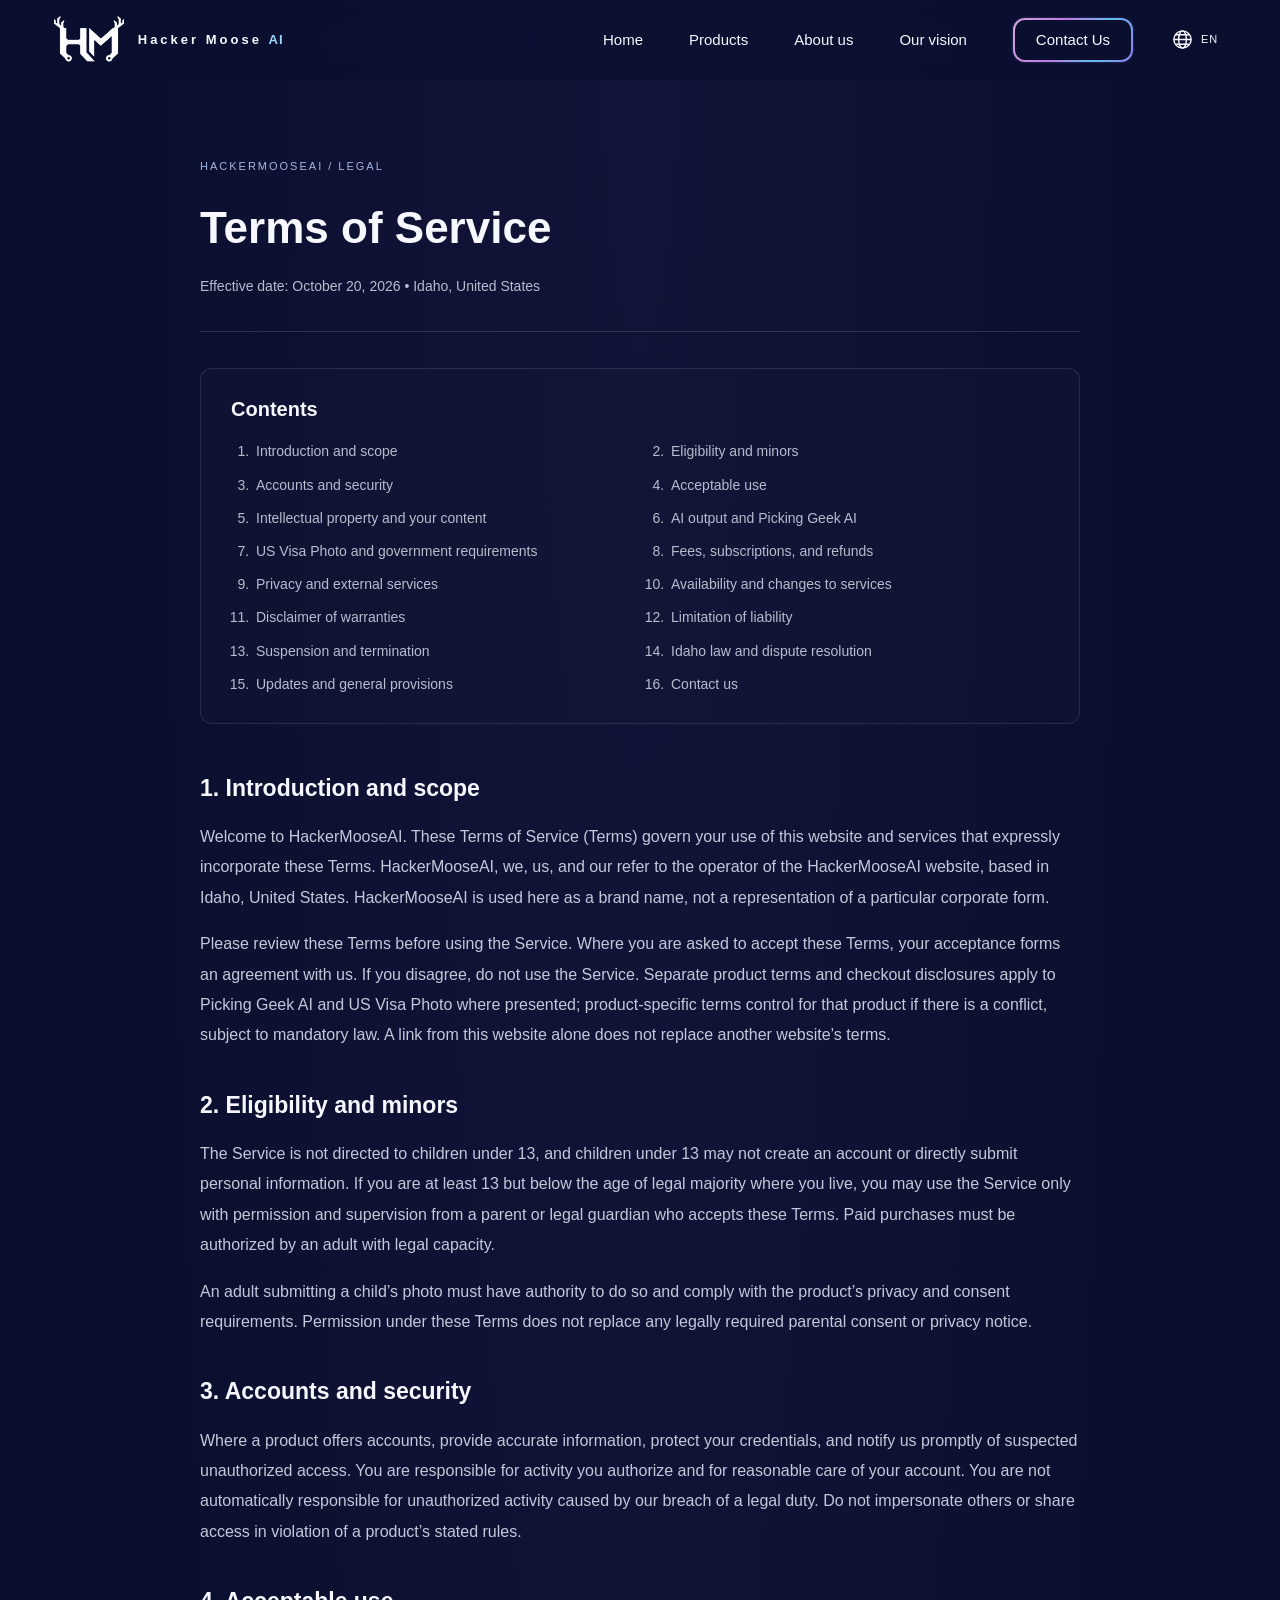
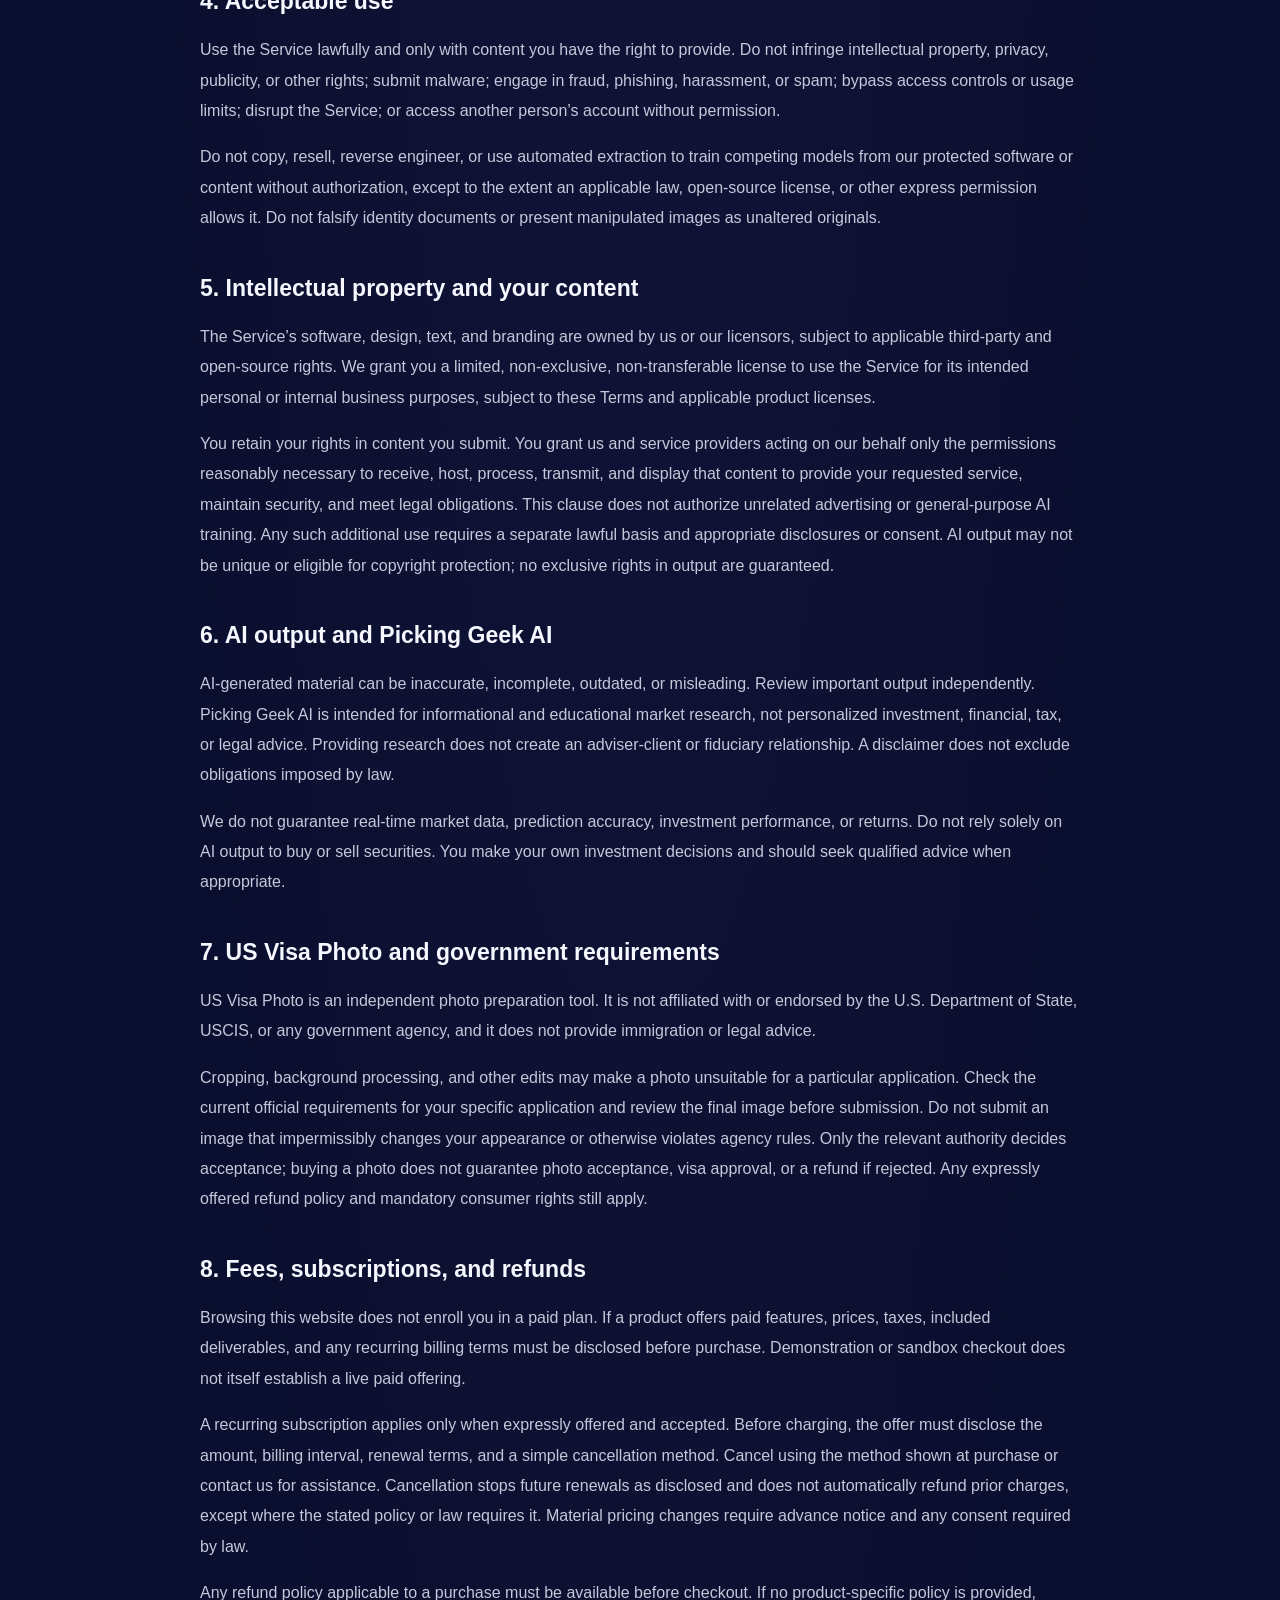
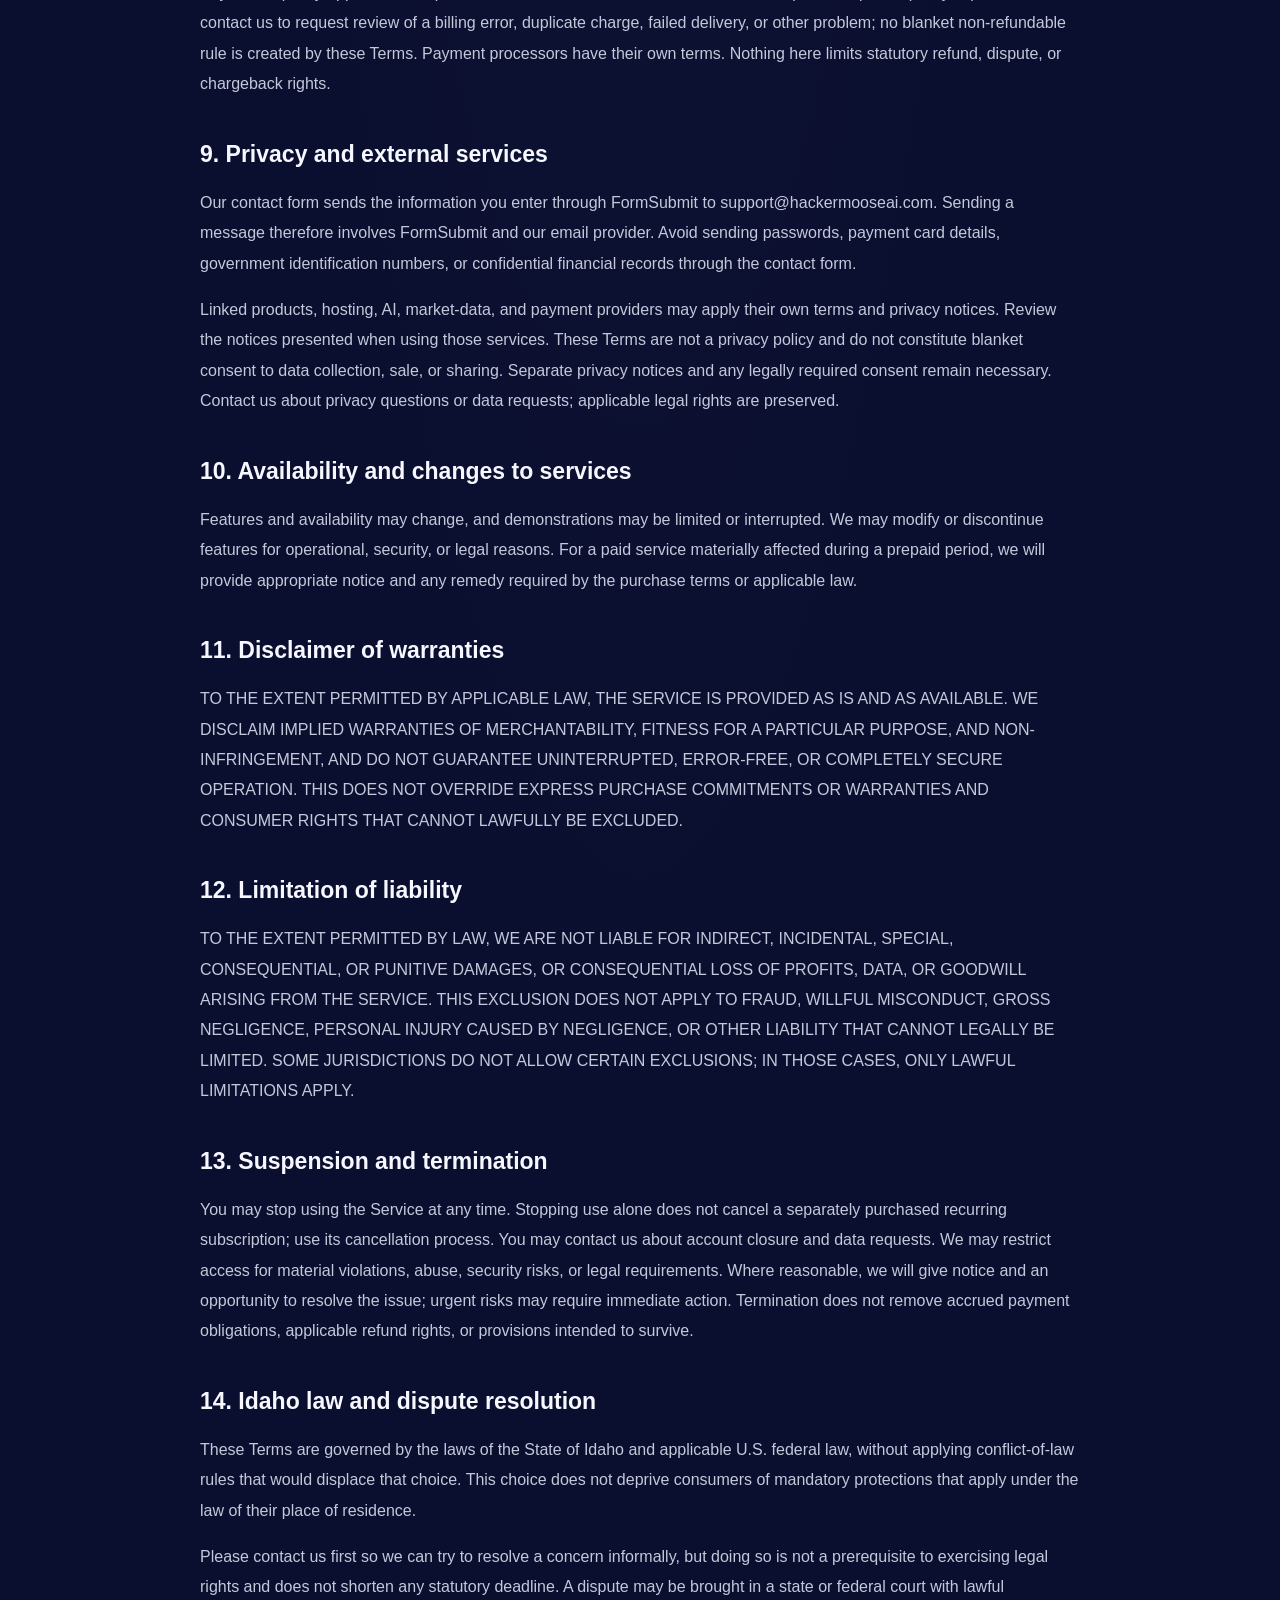
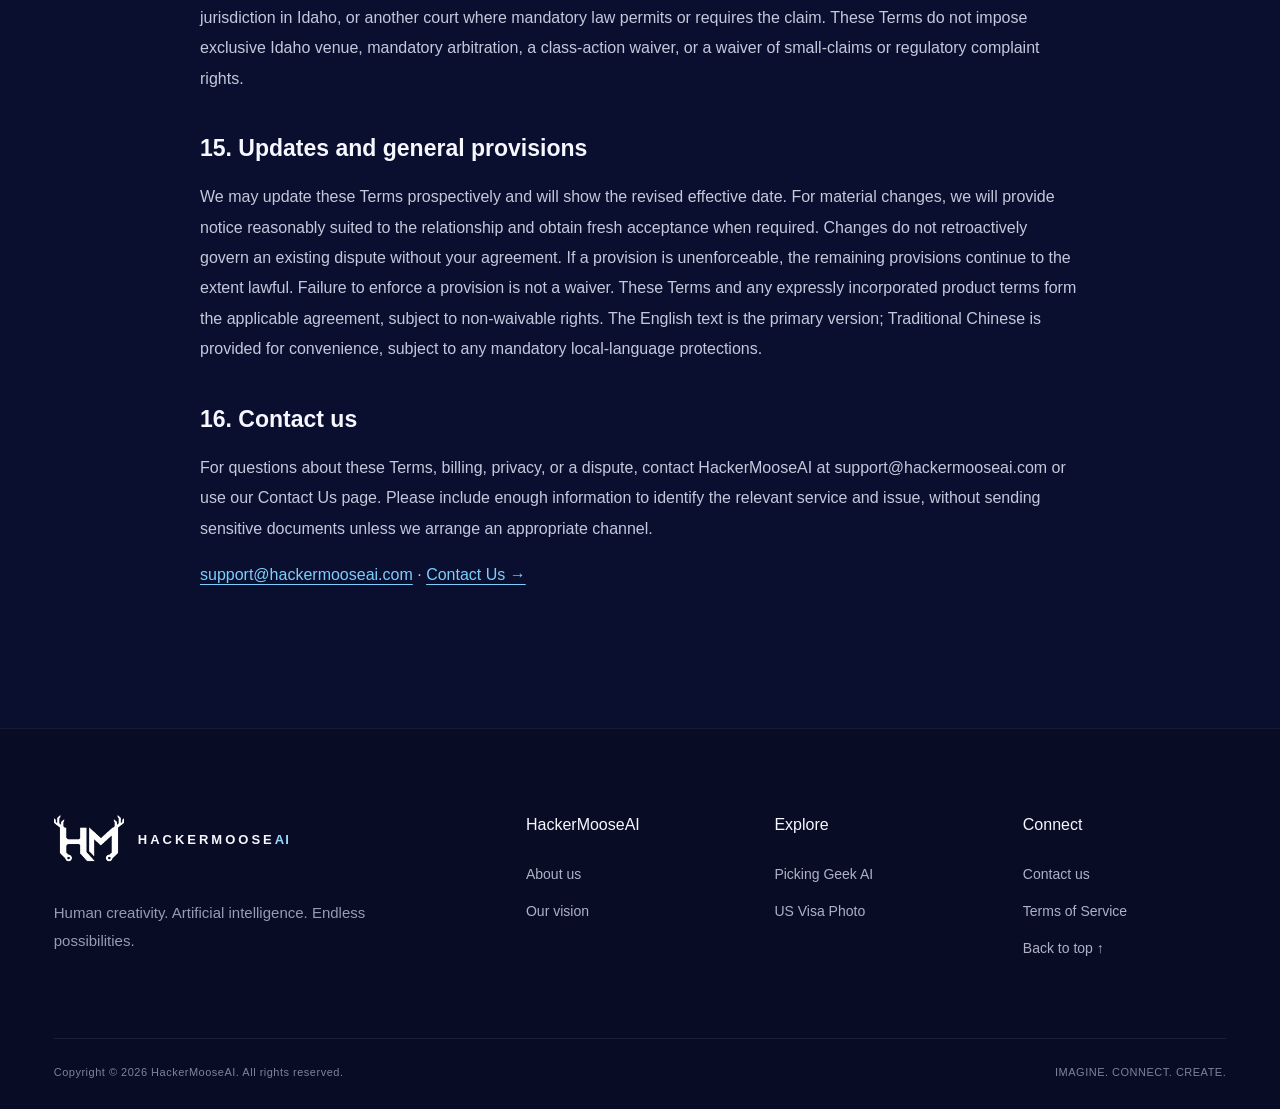
==== commit 3d2dbf85: "Update contact email to support@hackermooseai.com" ====
--- a/terms.html
+++ b/terms.html
@@ -35,14 +35,14 @@
 <section class="legal-section" id="term-6"><h2 data-en="6. AI output and Picking Geek AI" data-zh="6. AI 輸出與 Picking Geek AI">6. AI output and Picking Geek AI</h2><p data-en="AI-generated material can be inaccurate, incomplete, outdated, or misleading. Review important output independently. Picking Geek AI is intended for informational and educational market research, not personalized investment, financial, tax, or legal advice. Providing research does not create an adviser-client or fiduciary relationship. A disclaimer does not exclude obligations imposed by law." data-zh="AI 產生的內容可能不正確、不完整、過時或具誤導性；重要輸出應由您獨立核實。Picking Geek AI 旨在提供市場研究資訊與教育用途，並非個人化投資、財務、稅務或法律建議。提供研究本身不建立顧問委任或受託關係；本聲明不排除法律規定的義務。">AI-generated material can be inaccurate, incomplete, outdated, or misleading. Review important output independently. Picking Geek AI is intended for informational and educational market research, not personalized investment, financial, tax, or legal advice. Providing research does not create an adviser-client or fiduciary relationship. A disclaimer does not exclude obligations imposed by law.</p><p data-en="We do not guarantee real-time market data, prediction accuracy, investment performance, or returns. Do not rely solely on AI output to buy or sell securities. You make your own investment decisions and should seek qualified advice when appropriate." data-zh="我們不保證市場資料即時性、預測正確性、投資績效或報酬。請勿僅依 AI 輸出買賣證券。您應自行評估投資決策，並視需要諮詢合格專業人士。">We do not guarantee real-time market data, prediction accuracy, investment performance, or returns. Do not rely solely on AI output to buy or sell securities. You make your own investment decisions and should seek qualified advice when appropriate.</p></section>
 <section class="legal-section" id="term-7"><h2 data-en="7. US Visa Photo and government requirements" data-zh="7. US Visa Photo 與政府照片要求">7. US Visa Photo and government requirements</h2><p data-en="US Visa Photo is an independent photo preparation tool. It is not affiliated with or endorsed by the U.S. Department of State, USCIS, or any government agency, and it does not provide immigration or legal advice." data-zh="US Visa Photo 為獨立照片製作工具，與美國國務院、USCIS 或其他政府機關無隸屬、背書或合作保證，亦不提供移民或法律建議。">US Visa Photo is an independent photo preparation tool. It is not affiliated with or endorsed by the U.S. Department of State, USCIS, or any government agency, and it does not provide immigration or legal advice.</p><p data-en="Cropping, background processing, and other edits may make a photo unsuitable for a particular application. Check the current official requirements for your specific application and review the final image before submission. Do not submit an image that impermissibly changes your appearance or otherwise violates agency rules. Only the relevant authority decides acceptance; buying a photo does not guarantee photo acceptance, visa approval, or a refund if rejected. Any expressly offered refund policy and mandatory consumer rights still apply." data-zh="裁切、背景處理或其他編輯可能使照片不適合特定申請。提交前，請查核該申請類別最新官方規定並檢視成品；不得提交違規改變外觀或不符合機關規定的影像。是否接受由主管機關決定；購買照片不保證照片獲接受、簽證核准或遭退件時可退款。但明確提供的退款政策及法定消費者權利仍然適用。">Cropping, background processing, and other edits may make a photo unsuitable for a particular application. Check the current official requirements for your specific application and review the final image before submission. Do not submit an image that impermissibly changes your appearance or otherwise violates agency rules. Only the relevant authority decides acceptance; buying a photo does not guarantee photo acceptance, visa approval, or a refund if rejected. Any expressly offered refund policy and mandatory consumer rights still apply.</p></section>
 <section class="legal-section" id="term-8"><h2 data-en="8. Fees, subscriptions, and refunds" data-zh="8. 費用、訂閱與退款">8. Fees, subscriptions, and refunds</h2><p data-en="Browsing this website does not enroll you in a paid plan. If a product offers paid features, prices, taxes, included deliverables, and any recurring billing terms must be disclosed before purchase. Demonstration or sandbox checkout does not itself establish a live paid offering." data-zh="瀏覽本網站不會使您加入付費方案。產品如提供付費功能，應於購買前揭露價格、稅額、交付內容及任何週期扣款條件。示範或測試結帳本身不代表已提供正式收費服務。">Browsing this website does not enroll you in a paid plan. If a product offers paid features, prices, taxes, included deliverables, and any recurring billing terms must be disclosed before purchase. Demonstration or sandbox checkout does not itself establish a live paid offering.</p><p data-en="A recurring subscription applies only when expressly offered and accepted. Before charging, the offer must disclose the amount, billing interval, renewal terms, and a simple cancellation method. Cancel using the method shown at purchase or contact us for assistance. Cancellation stops future renewals as disclosed and does not automatically refund prior charges, except where the stated policy or law requires it. Material pricing changes require advance notice and any consent required by law." data-zh="週期訂閱僅於明確提供且經您接受時適用。扣款前應揭露金額、扣款週期、自動續訂條件及簡便取消方式。請使用購買時提供的方式取消，或聯絡我們協助。取消依揭露條件停止未來續訂，不當然退還已收費用，但已公布政策或法律另有要求者除外。重大價格調整須事先通知，並取得依法所需的同意。">A recurring subscription applies only when expressly offered and accepted. Before charging, the offer must disclose the amount, billing interval, renewal terms, and a simple cancellation method. Cancel using the method shown at purchase or contact us for assistance. Cancellation stops future renewals as disclosed and does not automatically refund prior charges, except where the stated policy or law requires it. Material pricing changes require advance notice and any consent required by law.</p><p data-en="Any refund policy applicable to a purchase must be available before checkout. If no product-specific policy is provided, contact us to request review of a billing error, duplicate charge, failed delivery, or other problem; no blanket non-refundable rule is created by these Terms. Payment processors have their own terms. Nothing here limits statutory refund, dispute, or chargeback rights." data-zh="適用的退款政策應於結帳前提供。若無產品專屬政策，您可就扣款錯誤、重複付款、未交付或其他問題聯絡我們審查；本條款不設一律不退款規定。付款處理商另有其條款。本條款不限制法定退款、爭議處理或信用卡爭議款權利。">Any refund policy applicable to a purchase must be available before checkout. If no product-specific policy is provided, contact us to request review of a billing error, duplicate charge, failed delivery, or other problem; no blanket non-refundable rule is created by these Terms. Payment processors have their own terms. Nothing here limits statutory refund, dispute, or chargeback rights.</p></section>
-<section class="legal-section" id="term-9"><h2 data-en="9. Privacy and external services" data-zh="9. 隱私與外部服務">9. Privacy and external services</h2><p data-en="Our contact form sends the information you enter through FormSubmit to hackermooseaitech@gmail.com. Sending a message therefore involves FormSubmit and our email provider. Avoid sending passwords, payment card details, government identification numbers, or confidential financial records through the contact form." data-zh="聯絡表單會透過 FormSubmit 將您輸入的資料寄至 hackermooseaitech@gmail.com，因此會涉及 FormSubmit 與我們的電子郵件供應商。請勿透過此表單傳送密碼、付款卡號、政府證件號碼或機密財務紀錄。">Our contact form sends the information you enter through FormSubmit to hackermooseaitech@gmail.com. Sending a message therefore involves FormSubmit and our email provider. Avoid sending passwords, payment card details, government identification numbers, or confidential financial records through the contact form.</p><p data-en="Linked products, hosting, AI, market-data, and payment providers may apply their own terms and privacy notices. Review the notices presented when using those services. These Terms are not a privacy policy and do not constitute blanket consent to data collection, sale, or sharing. Separate privacy notices and any legally required consent remain necessary. Contact us about privacy questions or data requests; applicable legal rights are preserved." data-zh="連結的產品、主機、AI、市場資料與付款供應商可能適用自己的條款及隱私告知，使用時請閱讀。本條款不是隱私權政策，也不代表您概括同意資料蒐集、出售或分享；個別隱私告知與依法必要的同意仍須另行提供。隱私問題或資料權利請求可聯絡我們；適用的法定權利均予保留。">Linked products, hosting, AI, market-data, and payment providers may apply their own terms and privacy notices. Review the notices presented when using those services. These Terms are not a privacy policy and do not constitute blanket consent to data collection, sale, or sharing. Separate privacy notices and any legally required consent remain necessary. Contact us about privacy questions or data requests; applicable legal rights are preserved.</p></section>
+<section class="legal-section" id="term-9"><h2 data-en="9. Privacy and external services" data-zh="9. 隱私與外部服務">9. Privacy and external services</h2><p data-en="Our contact form sends the information you enter through FormSubmit to support@hackermooseai.com. Sending a message therefore involves FormSubmit and our email provider. Avoid sending passwords, payment card details, government identification numbers, or confidential financial records through the contact form." data-zh="聯絡表單會透過 FormSubmit 將您輸入的資料寄至 support@hackermooseai.com，因此會涉及 FormSubmit 與我們的電子郵件供應商。請勿透過此表單傳送密碼、付款卡號、政府證件號碼或機密財務紀錄。">Our contact form sends the information you enter through FormSubmit to support@hackermooseai.com. Sending a message therefore involves FormSubmit and our email provider. Avoid sending passwords, payment card details, government identification numbers, or confidential financial records through the contact form.</p><p data-en="Linked products, hosting, AI, market-data, and payment providers may apply their own terms and privacy notices. Review the notices presented when using those services. These Terms are not a privacy policy and do not constitute blanket consent to data collection, sale, or sharing. Separate privacy notices and any legally required consent remain necessary. Contact us about privacy questions or data requests; applicable legal rights are preserved." data-zh="連結的產品、主機、AI、市場資料與付款供應商可能適用自己的條款及隱私告知，使用時請閱讀。本條款不是隱私權政策，也不代表您概括同意資料蒐集、出售或分享；個別隱私告知與依法必要的同意仍須另行提供。隱私問題或資料權利請求可聯絡我們；適用的法定權利均予保留。">Linked products, hosting, AI, market-data, and payment providers may apply their own terms and privacy notices. Review the notices presented when using those services. These Terms are not a privacy policy and do not constitute blanket consent to data collection, sale, or sharing. Separate privacy notices and any legally required consent remain necessary. Contact us about privacy questions or data requests; applicable legal rights are preserved.</p></section>
 <section class="legal-section" id="term-10"><h2 data-en="10. Availability and changes to services" data-zh="10. 服務可用性與調整">10. Availability and changes to services</h2><p data-en="Features and availability may change, and demonstrations may be limited or interrupted. We may modify or discontinue features for operational, security, or legal reasons. For a paid service materially affected during a prepaid period, we will provide appropriate notice and any remedy required by the purchase terms or applicable law." data-zh="功能與可用性可能調整，示範服務可能受限或中斷。我們可基於營運、安全或法律原因修改或停止功能；若對預付期間內的付費服務造成重大影響，將提供適當通知，並依購買條款或適用法律提供必要補救。">Features and availability may change, and demonstrations may be limited or interrupted. We may modify or discontinue features for operational, security, or legal reasons. For a paid service materially affected during a prepaid period, we will provide appropriate notice and any remedy required by the purchase terms or applicable law.</p></section>
 <section class="legal-section" id="term-11"><h2 data-en="11. Disclaimer of warranties" data-zh="11. 擔保聲明">11. Disclaimer of warranties</h2><p data-en="TO THE EXTENT PERMITTED BY APPLICABLE LAW, THE SERVICE IS PROVIDED AS IS AND AS AVAILABLE. WE DISCLAIM IMPLIED WARRANTIES OF MERCHANTABILITY, FITNESS FOR A PARTICULAR PURPOSE, AND NON-INFRINGEMENT, AND DO NOT GUARANTEE UNINTERRUPTED, ERROR-FREE, OR COMPLETELY SECURE OPERATION. THIS DOES NOT OVERRIDE EXPRESS PURCHASE COMMITMENTS OR WARRANTIES AND CONSUMER RIGHTS THAT CANNOT LAWFULLY BE EXCLUDED." data-zh="在適用法律允許的範圍內，服務依現狀及可提供狀態提供。我們不提供適售性、特定用途適用性或不侵權的默示擔保，亦不保證服務不中斷、無錯誤或絕對安全。本聲明不取代明確的購買承諾，亦不排除依法不得排除的擔保或消費者權利。">TO THE EXTENT PERMITTED BY APPLICABLE LAW, THE SERVICE IS PROVIDED AS IS AND AS AVAILABLE. WE DISCLAIM IMPLIED WARRANTIES OF MERCHANTABILITY, FITNESS FOR A PARTICULAR PURPOSE, AND NON-INFRINGEMENT, AND DO NOT GUARANTEE UNINTERRUPTED, ERROR-FREE, OR COMPLETELY SECURE OPERATION. THIS DOES NOT OVERRIDE EXPRESS PURCHASE COMMITMENTS OR WARRANTIES AND CONSUMER RIGHTS THAT CANNOT LAWFULLY BE EXCLUDED.</p></section>
 <section class="legal-section" id="term-12"><h2 data-en="12. Limitation of liability" data-zh="12. 責任限制">12. Limitation of liability</h2><p data-en="TO THE EXTENT PERMITTED BY LAW, WE ARE NOT LIABLE FOR INDIRECT, INCIDENTAL, SPECIAL, CONSEQUENTIAL, OR PUNITIVE DAMAGES, OR CONSEQUENTIAL LOSS OF PROFITS, DATA, OR GOODWILL ARISING FROM THE SERVICE. THIS EXCLUSION DOES NOT APPLY TO FRAUD, WILLFUL MISCONDUCT, GROSS NEGLIGENCE, PERSONAL INJURY CAUSED BY NEGLIGENCE, OR OTHER LIABILITY THAT CANNOT LEGALLY BE LIMITED. SOME JURISDICTIONS DO NOT ALLOW CERTAIN EXCLUSIONS; IN THOSE CASES, ONLY LAWFUL LIMITATIONS APPLY." data-zh="在法律允許的範圍內，我們不就服務衍生的間接、附帶、特殊、衍生或懲罰性損害，以及因此造成的利潤、資料或商譽損失負責。本排除不適用於詐欺、故意不當行為、重大過失、因過失造成的人身傷害，或其他依法不得限制的責任。部分司法管轄區不允許特定排除；此時僅適用合法有效的限制。">TO THE EXTENT PERMITTED BY LAW, WE ARE NOT LIABLE FOR INDIRECT, INCIDENTAL, SPECIAL, CONSEQUENTIAL, OR PUNITIVE DAMAGES, OR CONSEQUENTIAL LOSS OF PROFITS, DATA, OR GOODWILL ARISING FROM THE SERVICE. THIS EXCLUSION DOES NOT APPLY TO FRAUD, WILLFUL MISCONDUCT, GROSS NEGLIGENCE, PERSONAL INJURY CAUSED BY NEGLIGENCE, OR OTHER LIABILITY THAT CANNOT LEGALLY BE LIMITED. SOME JURISDICTIONS DO NOT ALLOW CERTAIN EXCLUSIONS; IN THOSE CASES, ONLY LAWFUL LIMITATIONS APPLY.</p></section>
 <section class="legal-section" id="term-13"><h2 data-en="13. Suspension and termination" data-zh="13. 暫停與終止">13. Suspension and termination</h2><p data-en="You may stop using the Service at any time. Stopping use alone does not cancel a separately purchased recurring subscription; use its cancellation process. You may contact us about account closure and data requests. We may restrict access for material violations, abuse, security risks, or legal requirements. Where reasonable, we will give notice and an opportunity to resolve the issue; urgent risks may require immediate action. Termination does not remove accrued payment obligations, applicable refund rights, or provisions intended to survive." data-zh="您可隨時停止使用服務，但停止使用本身不會取消另行購買的週期訂閱，仍須依取消流程辦理。您可聯絡我們申請帳號關閉及資料權利。我們得因重大違約、濫用、安全風險或法律要求限制存取；合理可行時將通知並提供改善機會，緊急風險則可能需立即處理。終止不影響已發生的付款義務、適用退款權利或依性質應持續有效的條款。">You may stop using the Service at any time. Stopping use alone does not cancel a separately purchased recurring subscription; use its cancellation process. You may contact us about account closure and data requests. We may restrict access for material violations, abuse, security risks, or legal requirements. Where reasonable, we will give notice and an opportunity to resolve the issue; urgent risks may require immediate action. Termination does not remove accrued payment obligations, applicable refund rights, or provisions intended to survive.</p></section>
 <section class="legal-section" id="term-14"><h2 data-en="14. Idaho law and dispute resolution" data-zh="14. Idaho 州法律與爭議處理">14. Idaho law and dispute resolution</h2><p data-en="These Terms are governed by the laws of the State of Idaho and applicable U.S. federal law, without applying conflict-of-law rules that would displace that choice. This choice does not deprive consumers of mandatory protections that apply under the law of their place of residence." data-zh="本條款適用美國 Idaho 州法律及適用的美國聯邦法律，不適用會排除此法律選擇的衝突法規則。本法律選擇不剝奪消費者依其居住地法律享有的強制性保護。">These Terms are governed by the laws of the State of Idaho and applicable U.S. federal law, without applying conflict-of-law rules that would displace that choice. This choice does not deprive consumers of mandatory protections that apply under the law of their place of residence.</p><p data-en="Please contact us first so we can try to resolve a concern informally, but doing so is not a prerequisite to exercising legal rights and does not shorten any statutory deadline. A dispute may be brought in a state or federal court with lawful jurisdiction in Idaho, or another court where mandatory law permits or requires the claim. These Terms do not impose exclusive Idaho venue, mandatory arbitration, a class-action waiver, or a waiver of small-claims or regulatory complaint rights." data-zh="歡迎先聯絡我們嘗試協商，但此非行使法律權利的前提，也不縮短任何法定期限。爭議可向 Idaho 州有合法管轄權的州或聯邦法院提出；強制性法律允許或要求時，亦可向其他法院提出。本條款不設 Idaho 專屬審判地、強制仲裁、集體訴訟權利拋棄，亦不排除小額訴訟或向主管機關申訴的權利。">Please contact us first so we can try to resolve a concern informally, but doing so is not a prerequisite to exercising legal rights and does not shorten any statutory deadline. A dispute may be brought in a state or federal court with lawful jurisdiction in Idaho, or another court where mandatory law permits or requires the claim. These Terms do not impose exclusive Idaho venue, mandatory arbitration, a class-action waiver, or a waiver of small-claims or regulatory complaint rights.</p></section>
 <section class="legal-section" id="term-15"><h2 data-en="15. Updates and general provisions" data-zh="15. 條款更新與一般約定">15. Updates and general provisions</h2><p data-en="We may update these Terms prospectively and will show the revised effective date. For material changes, we will provide notice reasonably suited to the relationship and obtain fresh acceptance when required. Changes do not retroactively govern an existing dispute without your agreement. If a provision is unenforceable, the remaining provisions continue to the extent lawful. Failure to enforce a provision is not a waiver. These Terms and any expressly incorporated product terms form the applicable agreement, subject to non-waivable rights. The English text is the primary version; Traditional Chinese is provided for convenience, subject to any mandatory local-language protections." data-zh="我們可向後生效地更新條款，並標示修訂生效日期。重大變更將依與您的服務關係提供合理通知，並於法律要求時重新取得接受。未經您同意，變更不追溯適用於既有爭議。部分條款無法執行時，其餘條款於合法範圍內持續有效；未執行條款不代表放棄權利。本條款與明確引用的產品條款構成適用約定，並保留不可拋棄的權利。英文為主要版本，繁體中文供閱讀參考，但強制性的當地語言保護規定不受影響。">We may update these Terms prospectively and will show the revised effective date. For material changes, we will provide notice reasonably suited to the relationship and obtain fresh acceptance when required. Changes do not retroactively govern an existing dispute without your agreement. If a provision is unenforceable, the remaining provisions continue to the extent lawful. Failure to enforce a provision is not a waiver. These Terms and any expressly incorporated product terms form the applicable agreement, subject to non-waivable rights. The English text is the primary version; Traditional Chinese is provided for convenience, subject to any mandatory local-language protections.</p></section>
-<section class="legal-section" id="term-16"><h2 data-en="16. Contact us" data-zh="16. 聯絡我們">16. Contact us</h2><p data-en="For questions about these Terms, billing, privacy, or a dispute, contact HackerMooseAI at hackermooseaitech@gmail.com or use our Contact Us page. Please include enough information to identify the relevant service and issue, without sending sensitive documents unless we arrange an appropriate channel." data-zh="若對本條款、帳務、隱私或爭議有疑問，請寄信至 hackermooseaitech@gmail.com，或使用聯絡我們頁面聯繫 HackerMooseAI。請提供足以辨識服務與問題的資訊；未安排適當管道前，請勿寄送敏感文件。">For questions about these Terms, billing, privacy, or a dispute, contact HackerMooseAI at hackermooseaitech@gmail.com or use our Contact Us page. Please include enough information to identify the relevant service and issue, without sending sensitive documents unless we arrange an appropriate channel.</p><p class="legal-contact"><a href="mailto:hackermooseaitech@gmail.com">hackermooseaitech@gmail.com</a> · <a href="contact.html" data-en="Contact Us →" data-zh="聯絡我們 →">Contact Us →</a></p></section>
+<section class="legal-section" id="term-16"><h2 data-en="16. Contact us" data-zh="16. 聯絡我們">16. Contact us</h2><p data-en="For questions about these Terms, billing, privacy, or a dispute, contact HackerMooseAI at support@hackermooseai.com or use our Contact Us page. Please include enough information to identify the relevant service and issue, without sending sensitive documents unless we arrange an appropriate channel." data-zh="若對本條款、帳務、隱私或爭議有疑問，請寄信至 support@hackermooseai.com，或使用聯絡我們頁面聯繫 HackerMooseAI。請提供足以辨識服務與問題的資訊；未安排適當管道前，請勿寄送敏感文件。">For questions about these Terms, billing, privacy, or a dispute, contact HackerMooseAI at support@hackermooseai.com or use our Contact Us page. Please include enough information to identify the relevant service and issue, without sending sensitive documents unless we arrange an appropriate channel.</p><p class="legal-contact"><a href="mailto:support@hackermooseai.com">support@hackermooseai.com</a> · <a href="contact.html" data-en="Contact Us →" data-zh="聯絡我們 →">Contact Us →</a></p></section>
     </article>
   </main>
   <footer class="footer"><div class="footer-main"><div class="footer-brand"><a class="brand" href="index.html#home"><span class="logo-crop"><img src="picture/HM_Logo_NoBackground_2048x2048.png" alt="HM"></span><span>HACKERMOOSE<span class="brand-ai">AI</span></span></a><p data-en="Human creativity. Artificial intelligence. Endless possibilities." data-zh="人的創意，AI 的智慧，無限的可能。">Human creativity. Artificial intelligence. Endless possibilities.</p></div><div><h3>HackerMooseAI</h3><a href="index.html#about" data-en="About us" data-zh="關於我們">About us</a><a href="index.html#vision" data-en="Our vision" data-zh="品牌願景">Our vision</a></div><div><h3 data-en="Explore" data-zh="探索">Explore</h3><a href="https://pickinggeek002.onrender.com/" target="_blank" rel="noopener noreferrer">Picking Geek AI</a><a href="https://usphotoapp-codex.onrender.com/" target="_blank" rel="noopener noreferrer">US Visa Photo</a></div><div><h3 data-en="Connect" data-zh="聯繫">Connect</h3><a href="contact.html" data-en="Contact us" data-zh="聯絡我們">Contact us</a><a href="terms.html" aria-current="page" data-en="Terms of Service" data-zh="使用條款">Terms of Service</a><a href="index.html#home" data-en="Back to top ↑" data-zh="返回頂端 ↑">Back to top ↑</a></div></div><div class="footer-bottom"><span>Copyright © <span id="year">2026</span> HackerMooseAI. All rights reserved.</span><span>IMAGINE. CONNECT. CREATE.</span></div></footer>
